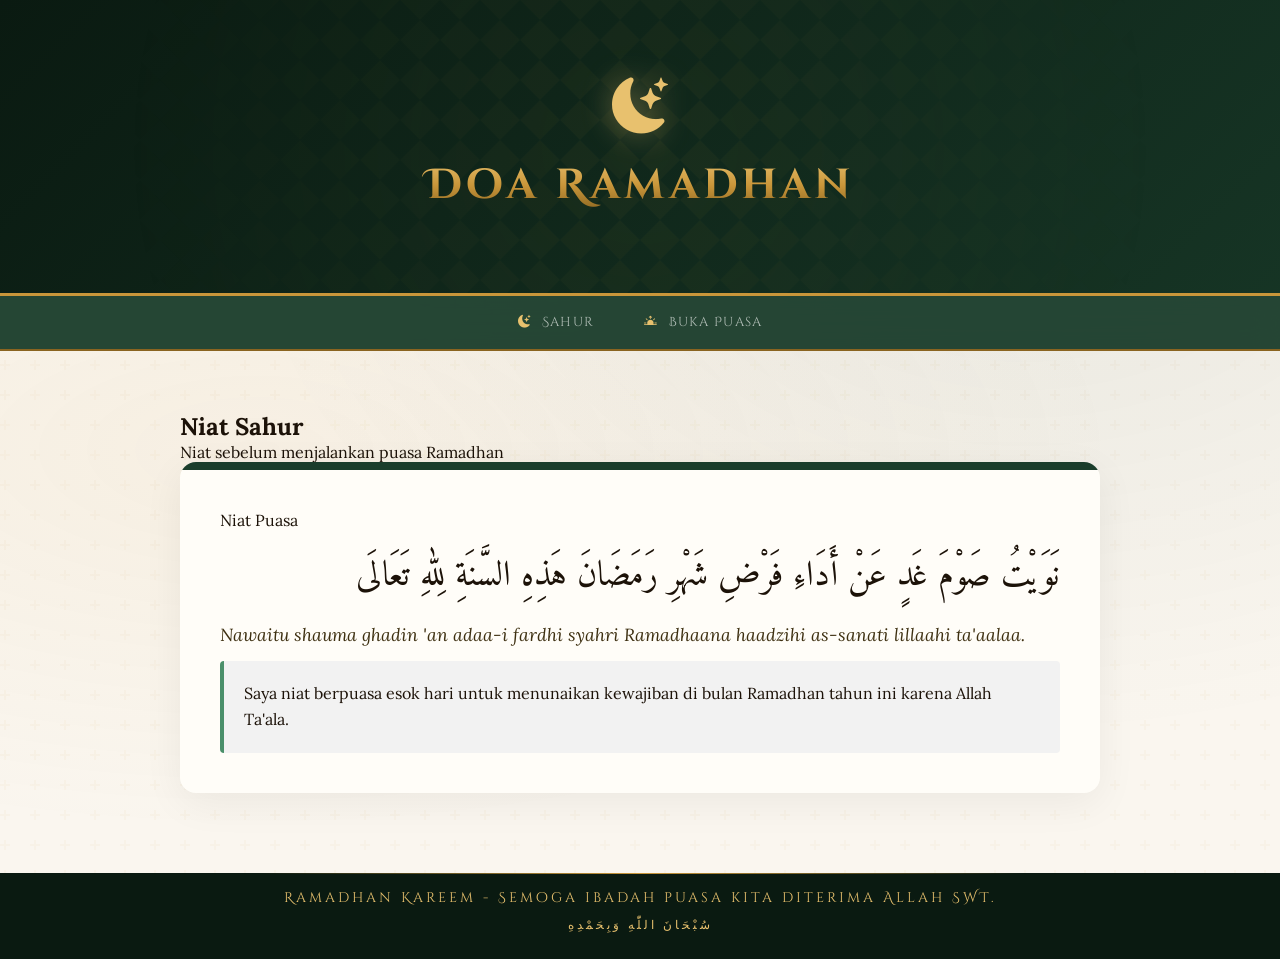
==== index.html @ cbbdb194 "first commit" ====
<!DOCTYPE html>
<html lang="id">
<head>
  <meta charset="UTF-8" />
  <meta name="viewport" content="width=device-width, initial-scale=1.0" />
  <title>Doa Ramadhan - Buka Puasa & Sahur</title>
  <link href="https://fonts.googleapis.com/css2?family=Amiri:ital,wght@0,400;0,700;1,400&family=Lora:ital,wght@0,400;0,600;1,400&family=Cinzel+Decorative:wght@400;700&display=swap" rel="stylesheet" /> 
  <link rel="stylesheet" href="https://cdn.jsdelivr.net/npm/bootstrap-icons@1.11.3/font/bootstrap-icons.min.css">
  <link rel="stylesheet" href="index.css">
</head>
<body>

<header>
  <div class="header-ornament">
    <i class="bi bi-moon-stars-fill"></i>
  </div>
  <h1>Doa Ramadhan</h1>
</header>

<nav class="nav-tabs">
  <a href="#sahur">
    <i class="bi bi-moon-stars-fill"></i> <span>Sahur</span>
</a>
  <a href="#buka">
    <i class="bi bi-sunrise-fill"></i> <span>Buka Puasa</span>
</a>
</nav>

<main>
  <section id="buka" class="content-section">
    <div class="section-header">
      <div class="section-title-block">
        <h2>Doa Buka Puasa</h2>
        <p>Bacaan saat berbuka puasa di waktu Maghrib</p>
      </div>
    </div>

    <div class="doa-grid">
      <article class="doa-card">
        <div class="card-accent"></div>
        <div class="card-body">
          <span class="card-label">Doa Buka Puasa</span>
          <p class="card-arabic">اللَّهُمَّ لَكَ صُمْتُ وَبِكَ آمَنْتُ وَعَلَى رِزْقِكَ أَفْطَرْتُ بِرَحْمَتِكَ يَا أَرْحَمَالرَّاحِمِيْنَ</p>
          <p class="card-latin"><em>Allaahumma lakasumtu wabika aamantu wa'alaa rizqika afthortu birahmatika yaa arhamar-roohimiina.</em></p>
          <p class="card-arti">“Ya Allah karena-Mu aku berpuasa, dengan-Mu aku beriman, kepada-Mu aku berserah dan dengan rezeki-Mu aku berbuka (puasa), dengan rahmat-Mu, Ya Allah Tuhan Maha Pengasih.”</p>
        </div>
      </article>
    </div>
  </section>

  <section id="sahur" class="content-section">
    <div class="section-header">
      <div class="section-title-block">
        <h2>Niat Sahur</h2>
        <p>Niat sebelum menjalankan puasa Ramadhan</p>
      </div>
    </div>

    <div class="doa-grid">
      <article class="doa-card">
        <div class="card-accent"></div>
        <div class="card-body">
          <span class="card-label">Niat Puasa</span>
          <p class="card-arabic">نَوَيْتُ صَوْمَ غَدٍ عَنْ أَدَاءِ فَرْضِ شَهْرِ رَمَضَانَ هَذِهِ السَّنَةِ لِلّٰهِ تَعَالَى</p>
          <p class="card-latin"><em>Nawaitu shauma ghadin 'an adaa-i fardhi syahri Ramadhaana haadzihi as-sanati lillaahi ta'aalaa.</em></p>
          <p class="card-arti">Saya niat berpuasa esok hari untuk menunaikan kewajiban di bulan Ramadhan tahun ini karena Allah Ta'ala.</p>
        </div>
      </article>
    </div>
  </section>
</main>

<footer>
  <p>Ramadhan Kareem - Semoga ibadah puasa kita diterima Allah SWT.</p>
  <p style="margin-top:8px; font-size:0.78rem;">سُبْحَانَ اللّٰهِ وَبِحَمْدِهِ</p>
</footer>

</body>
</html>
---- index.css ----
*, *::before, *::after { 
  box-sizing: border-box; 
  margin: 0; 
  padding: 0; 
}

:root {
  --cream: #faf6ef;
  --gold: #c9963a;
  --gold-light: #e8c16e;
  --gold-dark: #8a6420;
  --green: #1a3d2b;
  --green-mid: #2d6148;
  --green-light: #4a8f6a;
  --white: #fffdf8;
  --text-dark: #1c1208;
  --text-mid: #3d2f10;
}

html { scroll-behavior: smooth; }

body {
  font-family: 'Lora', Georgia, serif;
  background-color: var(--cream);
  color: var(--text-dark);
  min-height: 100vh;
  overflow-x: hidden;
}

body::before {
  content: '';
  position: fixed;
  inset: 0;
  background-image:
    radial-gradient(ellipse at 20% 50%, rgba(201,150,58,0.07) 0%, transparent 60%),
    radial-gradient(ellipse at 80% 20%, rgba(26,61,43,0.08) 0%, transparent 55%),
    url("data:image/svg+xml,%3Csvg width='60' height='60' viewBox='0 0 60 60' xmlns='http://www.w3.org/2000/svg'%3E%3Cg fill='none' fill-rule='evenodd'%3E%3Cg fill='%23c9963a' fill-opacity='0.04'%3E%3Cpath d='M36 34v-4h-2v4h-4v2h4v4h2v-4h4v-2h-4zm0-30V0h-2v4h-4v2h4v4h2V6h4V4h-4zM6 34v-4H4v4H0v2h4v4h2v-4h4v-2H6zM6 4V0H4v4H0v2h4v4h2V6h4V4H6z'/%3E%3C/g%3E%3C/g%3E%3C/svg%3E");
  pointer-events: none;
  z-index: 0;
}

/* ── HEADER ── */
header {
  position: relative;
  background: linear-gradient(-45deg, #0f2318, var(--green), #1a3d2b, #0a1a11);
  background-size: 400% 400%;
  animation: gradientBG 15s ease infinite;
  padding: 70px 20px 80px;
  text-align: center;
  overflow: hidden;
  z-index: 1;
  border-bottom: 3px solid var(--gold);
}

header::before {
  content: '';
  position: absolute;
  inset: 0;
  background-image: url("data:image/svg+xml,%3Csvg width='40' height='40' viewBox='0 0 40 40' xmlns='http://www.w3.org/2000/svg'%3E%3Cpath d='M20 20L0 0h40L20 20zM20 20L0 40h40L20 20z' fill='%23c9963a' fill-opacity='0.05'/%3E%3C/svg%3E");
  mask-image: radial-gradient(circle, black, transparent 80%);
}

.header-ornament {
  font-size: clamp(2.5rem, 8vw, 3.5rem);
  color: var(--gold-light);
  filter: drop-shadow(0 0 15px rgba(232, 193, 110, 0.4));
  margin-bottom: 16px;
  animation: fadeDown 0.8s ease forwards 0.2s;
  opacity: 0;
  display: block;
}

header h1 {
  font-family: 'Cinzel Decorative', serif;
  font-size: clamp(1.5rem, 4vw, 2.6rem);
  background: linear-gradient(to bottom, var(--gold-light), var(--gold), var(--gold-dark));
  -webkit-background-clip: text;
  -webkit-text-fill-color: transparent;
  letter-spacing: 0.1em;
  font-weight: 700;
  animation: fadeDown 0.8s ease forwards 0.4s;
  opacity: 0;
}

/* ── NAVIGATION ── */
.nav-tabs {
  position: sticky;
  top: 0;
  z-index: 100;
  display: flex;
  justify-content: center;
  background: rgba(26, 61, 43, 0.95);
  backdrop-filter: blur(12px);
  -webkit-backdrop-filter: blur(12px);
  border-bottom: 2px solid var(--gold-dark);
}

.nav-tabs a {
  display: flex;
  align-items: center;
  gap: 10px;
  padding: 18px 25px;
  color: rgba(255, 255, 255, 0.65);
  text-decoration: none;
  font-family: 'Cinzel Decorative', serif;
  font-size: 0.8rem;
  letter-spacing: 0.1em;
  transition: all 0.3s ease;
  white-space: nowrap;
}

.nav-tabs a i { color: var(--gold-light); }

.nav-tabs a:hover {
  color: #fff;
  background: rgba(255, 255, 255, 0.05);
}

.content-section { display: none; animation: fadeUp 0.5s ease; }
#sahur, #sahur:target { display: block; }
#buka:target { display: block; }
#buka:target ~ #sahur { display: none !important; }

main {
  position: relative;
  z-index: 1;
  max-width: 960px;
  margin: 0 auto;
  padding: 60px 20px 80px;
}

/* ── DOA CARDS ── */
.doa-grid { display: grid; grid-template-columns: 1fr; gap: 30px; }

article.doa-card {
  position: relative;
  background: var(--white);
  border-radius: 16px;
  overflow: hidden;
  box-shadow: 0 10px 40px rgba(0,0,0,0.06);
  display: flex;
  flex-direction: row;
  min-height: 250px;
  padding-top: 8px;
}

.card-accent {
  position: absolute;
  top: 0; left: 0; right: 0;
  height: 8px;
  background: var(--gold);
}

.card-body {
  padding: 40px;
  width: 100%;
  display: flex;
  flex-direction: column;
  gap: 15px;
}

.card-title {
  font-family: 'Lora', serif;
  font-size: 1.2rem;
  color: var(--text-mid);
}

.card-arabic {
  font-family: 'Amiri', serif;
  font-size: 2.2rem;
  line-height: 1.8;
  text-align: right;
  direction: rtl;
  color: var(--text-dark);
}

.card-latin {
  font-style: italic;
  font-size: 1.1rem;
  color: var(--text-mid);
}

.card-arti {
  background-color: #f2f2f2;
  border-left: 4px solid var(--gold);
  padding: 20px;
  border-radius: 4px;
  font-size: 1rem;
  line-height: 1.6;
}

.card-footer { font-size: 0.85rem; color: #666; }

#sahur .card-accent { background: var(--green); }
#sahur .card-arti { border-color: var(--green-light); }
#buka .card-accent { background: var(--gold); }
#buka .card-arti { border-color: var(--gold); }

footer {
  position: relative;
  background: #0a1a11;
  padding: 15px 20px;
  color: #fff;
  text-align: center;
  overflow: hidden;
}

footer::before {
  content: '';
  position: absolute;
  top: 0; left: 50%;
  transform: translateX(-50%);
  width: 60%;
  height: 1px;
  background: linear-gradient(90deg, transparent, var(--gold), transparent);
}

footer p {
  font-family: 'Cinzel Decorative', serif;
  color: var(--gold-light);
  letter-spacing: 3px;
  font-size: 0.9rem;
  margin-bottom: 10px;
}

/* ── ANIMATIONS ── */
@keyframes gradientBG {
  0% { background-position: 0% 50%; }
  50% { background-position: 100% 50%; }
  100% { background-position: 0% 50%; }
}

@keyframes fadeDown {
  from { opacity: 0; transform: translateY(-18px); }
  to { opacity: 1; transform: translateY(0); }
}

@keyframes fadeUp {
  from { opacity: 0; transform: translateY(20px); }
  to { opacity: 1; transform: translateY(0); }
}

@media (max-width: 768px) {
  article.doa-card { flex-direction: column; min-height: auto; }
  .card-arabic { font-size: 1.8rem; }
  header { padding: 60px 16px; }
  .nav-tabs a { padding: 15px 15px; font-size: 0.7rem; }
}
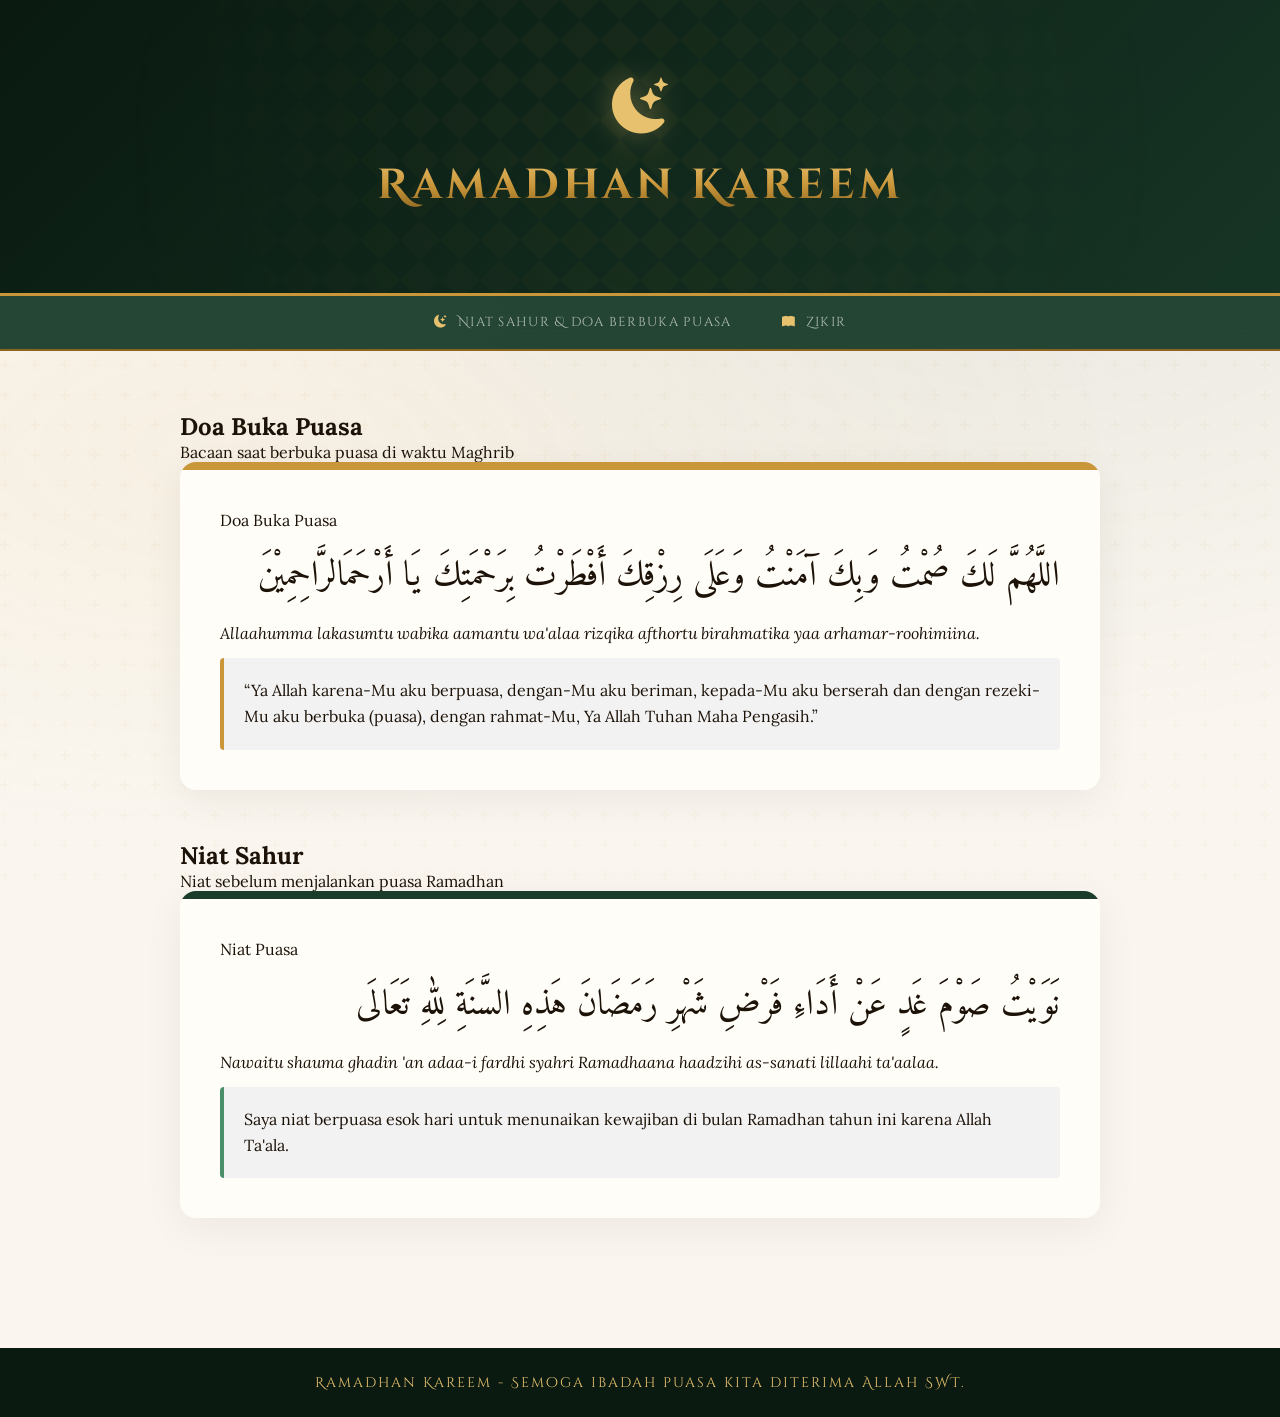
==== commit d51da786: "add fitur counter zikir" ====
--- a/index.html
+++ b/index.html
@@ -3,7 +3,7 @@
 <head>
   <meta charset="UTF-8" />
   <meta name="viewport" content="width=device-width, initial-scale=1.0" />
-  <title>Doa Ramadhan - Buka Puasa & Sahur</title>
+  <title>Ramadhan Kareem</title>
   <link href="https://fonts.googleapis.com/css2?family=Amiri:ital,wght@0,400;0,700;1,400&family=Lora:ital,wght@0,400;0,600;1,400&family=Cinzel+Decorative:wght@400;700&display=swap" rel="stylesheet" /> 
   <link rel="stylesheet" href="https://cdn.jsdelivr.net/npm/bootstrap-icons@1.11.3/font/bootstrap-icons.min.css">
   <link rel="stylesheet" href="index.css">
@@ -14,16 +14,16 @@
   <div class="header-ornament">
     <i class="bi bi-moon-stars-fill"></i>
   </div>
-  <h1>Doa Ramadhan</h1>
+  <h1>Ramadhan Kareem</h1>
 </header>
 
 <nav class="nav-tabs">
-  <a href="#sahur">
-    <i class="bi bi-moon-stars-fill"></i> <span>Sahur</span>
-</a>
-  <a href="#buka">
-    <i class="bi bi-sunrise-fill"></i> <span>Buka Puasa</span>
-</a>
+  <a href="#doa-ramadhan">
+    <i class="bi bi-moon-stars-fill"></i> <span>Niat sahur & doa berbuka puasa</span>
+  </a>
+  <a href="zikir.html">
+    <i class="bi bi-book-fill"></i> <span>Zikir</span>
+  </a>
 </nav>
 
 <main>
@@ -72,7 +72,6 @@
 
 <footer>
   <p>Ramadhan Kareem - Semoga ibadah puasa kita diterima Allah SWT.</p>
-  <p style="margin-top:8px; font-size:0.78rem;">سُبْحَانَ اللّٰهِ وَبِحَمْدِهِ</p>
 </footer>
 
 </body>
--- a/index.css
+++ b/index.css
@@ -75,6 +75,7 @@
   font-size: clamp(1.5rem, 4vw, 2.6rem);
   background: linear-gradient(to bottom, var(--gold-light), var(--gold), var(--gold-dark));
   -webkit-background-clip: text;
+  background-clip: text;
   -webkit-text-fill-color: transparent;
   letter-spacing: 0.1em;
   font-weight: 700;
@@ -116,10 +117,19 @@
   background: rgba(255, 255, 255, 0.05);
 }
 
-.content-section { display: none; animation: fadeUp 0.5s ease; }
-#sahur, #sahur:target { display: block; }
-#buka:target { display: block; }
-#buka:target ~ #sahur { display: none !important; }
+/* ── DOA ── */
+#doa-ramadhan {
+  display: block; 
+  animation: fadeUp 0.5s ease;
+}
+
+#doa-ramadhan:target {
+  display: block; 
+}
+
+.content-section {
+  margin-bottom: 50px; 
+}
 
 main {
   position: relative;
@@ -129,7 +139,6 @@
   padding: 60px 20px 80px;
 }
 
-/* ── DOA CARDS ── */
 .doa-grid { display: grid; grid-template-columns: 1fr; gap: 30px; }
 
 article.doa-card {
@@ -159,12 +168,6 @@
   gap: 15px;
 }
 
-.card-title {
-  font-family: 'Lora', serif;
-  font-size: 1.2rem;
-  color: var(--text-mid);
-}
-
 .card-arabic {
   font-family: 'Amiri', serif;
   font-size: 2.2rem;
@@ -174,12 +177,6 @@
   color: var(--text-dark);
 }
 
-.card-latin {
-  font-style: italic;
-  font-size: 1.1rem;
-  color: var(--text-mid);
-}
-
 .card-arti {
   background-color: #f2f2f2;
   border-left: 4px solid var(--gold);
@@ -189,38 +186,159 @@
   line-height: 1.6;
 }
 
-.card-footer { font-size: 0.85rem; color: #666; }
-
 #sahur .card-accent { background: var(--green); }
 #sahur .card-arti { border-color: var(--green-light); }
-#buka .card-accent { background: var(--gold); }
-#buka .card-arti { border-color: var(--gold); }
-
+
+/* ── ZIKIR ── */
+.zikir-section {
+    display: flex;
+    justify-content: center;
+    align-items: center;
+    min-height: 80vh; 
+    padding: 20px;
+}
+
+.counter-container {
+    background: rgba(255, 253, 248, 0.9);
+    backdrop-filter: blur(10px);
+    padding: 40px;
+    border-radius: 30px;
+    box-shadow: 0 20px 40px rgba(0,0,0,0.1);
+    text-align: center;
+    width: 100%;
+    max-width: 400px; 
+    border: 1px solid var(--gold-light);
+    display: flex;
+    flex-direction: column;
+    align-items: center; 
+}
+
+.target-selector {
+    display: flex;
+    align-items: center;
+    gap: 10px;
+    margin-bottom: 20px;
+}
+
+.btn-target {
+    padding: 6px 15px;
+    border: 1px solid var(--gold-light);
+    background: white;
+    color: var(--text-mid);
+    border-radius: 20px;
+    cursor: pointer;
+    transition: all 0.3s ease;
+    font-size: 0.85rem;
+}
+
+.btn-target.active {
+    background: var(--green);
+    color: white;
+    border-color: var(--green);
+    transform: scale(1.05);
+}
+
+.counter-display {
+    margin: 15px 0;
+    min-height: 120px; 
+    display: flex;
+    align-items: center;
+    justify-content: center;
+}
+
+#zikir-count {
+    font-size: 6.5rem;
+    font-weight: bold;
+    color: var(--green);
+    font-family: 'Cinzel Decorative', serif;
+    text-shadow: 2px 2px 0px var(--gold-light);
+    transition: transform 0.1s ease;
+}
+
+.target-label {
+    font-size: 0.9rem;
+    color: #666;
+    margin-bottom: 10px;
+}
+
+.zikir-controls {
+    width: 100%;
+    display: flex;
+    flex-direction: column;
+    gap: 12px;
+}
+
+.btn-zikir.tambah {
+    width: 100%;
+    padding: 18px;
+    font-size: 1.2rem;
+    background: linear-gradient(135deg, var(--green), var(--green-mid));
+    color: white;
+    border: none;
+    border-radius: 15px;
+    font-family: 'Cinzel Decorative', serif;
+    font-weight: bold;
+    cursor: pointer;
+    box-shadow: 0 10px 20px rgba(26, 61, 43, 0.2);
+    transition: all 0.3s ease;
+}
+
+.btn-zikir.tambah:hover {
+    transform: translateY(-3px);
+    box-shadow: 0 15px 25px rgba(26, 61, 43, 0.3);
+}
+
+.btn-zikir.tambah:active {
+    transform: scale(0.95);
+}
+
+.btn-zikir.reset {
+    background: transparent;
+    color: #888;
+    font-size: 0.9rem;
+    padding: 5px;
+    text-decoration: underline;
+    border: none;
+    cursor: pointer;
+}
+
+.btn-zikir.reset:hover {
+    color: var(--text-dark);
+}
+
+.notification {
+    margin-top: 15px;
+    min-height: 40px;
+}
+
+.badge-notif {
+    background: linear-gradient(135deg, var(--gold-light), var(--gold));
+    color: var(--green);
+    padding: 10px 20px;
+    border-radius: 20px;
+    font-weight: bold;
+    font-size: 0.85rem;
+    animation: bounceIn 0.6s cubic-bezier(0.68, -0.55, 0.265, 1.55);
+}
+
+@keyframes bounceIn {
+    0% { transform: scale(0); opacity: 0; }
+    100% { transform: scale(1); opacity: 1; }
+}
+
+/* ── FOOTER ── */
 footer {
-  position: relative;
   background: #0a1a11;
-  padding: 15px 20px;
+  padding: 25px 20px;
   color: #fff;
   text-align: center;
-  overflow: hidden;
-}
-
-footer::before {
-  content: '';
-  position: absolute;
-  top: 0; left: 50%;
-  transform: translateX(-50%);
-  width: 60%;
-  height: 1px;
-  background: linear-gradient(90deg, transparent, var(--gold), transparent);
 }
 
 footer p {
   font-family: 'Cinzel Decorative', serif;
   color: var(--gold-light);
-  letter-spacing: 3px;
+  letter-spacing: 2px;
   font-size: 0.9rem;
-  margin-bottom: 10px;
 }
 
 /* ── ANIMATIONS ── */
@@ -241,8 +359,7 @@
 }
 
 @media (max-width: 768px) {
-  article.doa-card { flex-direction: column; min-height: auto; }
+  article.doa-card { flex-direction: column; }
   .card-arabic { font-size: 1.8rem; }
-  header { padding: 60px 16px; }
-  .nav-tabs a { padding: 15px 15px; font-size: 0.7rem; }
+  .nav-tabs a { padding: 15px; font-size: 0.7rem; }
 }
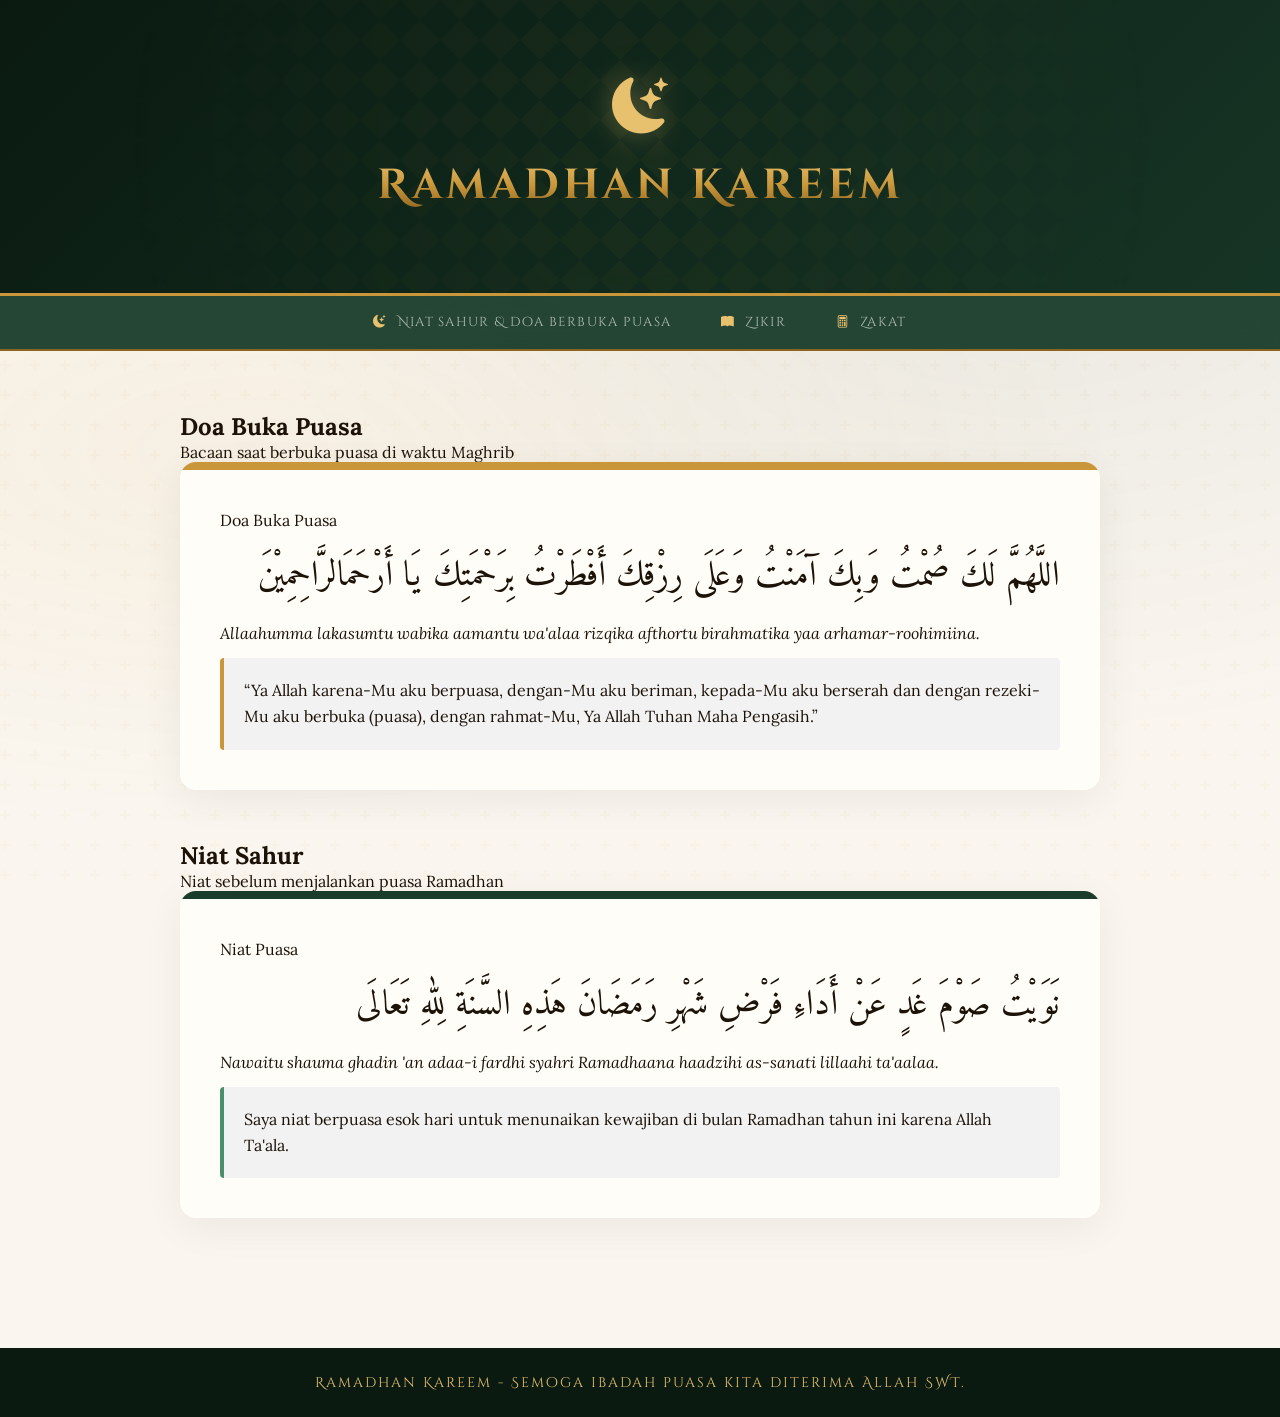
==== commit a6e8d22a: "added zakat calculator feature" ====
--- a/index.html
+++ b/index.html
@@ -23,6 +23,9 @@
   </a>
   <a href="zikir.html">
     <i class="bi bi-book-fill"></i> <span>Zikir</span>
+  </a>
+  <a href="zakat.html">
+    <i class="bi bi-calculator"></i> <span>Zakat</span>
   </a>
 </nav>
 
--- a/index.css
+++ b/index.css
@@ -362,4 +362,179 @@
   article.doa-card { flex-direction: column; }
   .card-arabic { font-size: 1.8rem; }
   .nav-tabs a { padding: 15px; font-size: 0.7rem; }
+}
+
+/* ZAKAT */
+.zakat-card {
+  background: rgba(255, 255, 255, 0.95); /* Efek semi-transparan [cite: 39] */
+  backdrop-filter: blur(10px);
+  padding: 2.5rem;
+  border-radius: 24px;
+  box-shadow: 0 20px 50px rgba(0,0,0,0.1);
+  border: 1px solid var(--gold-light);
+  max-width: 550px;
+  margin: 0 auto;
+  animation: fadeUp 0.8s ease; /* Efek muncul dari bawah [cite: 37] */
+}
+
+.zakat-card h2 {
+  font-family: 'Cinzel Decorative', serif;
+  color: var(--green);
+  text-align: center;
+  margin-bottom: 2rem;
+  font-size: 1.8rem;
+  border-bottom: 2px solid var(--gold-light);
+  padding-bottom: 10px;
+}
+
+.form-input {
+  margin-bottom: 1.8rem;
+  position: relative;
+}
+
+label {
+  display: block;
+  font-weight: 600;
+  margin-bottom: 0.6rem;
+  color: var(--text-dark);
+  font-size: 0.95rem;
+}
+
+input, select {
+  width: 100%;
+  padding: 1rem;
+  border: 2px solid #eee;
+  border-radius: 12px;
+  font-size: 1rem;
+  font-family: 'Lora', serif;
+  transition: all 0.3s ease;
+  background-color: #fcfcfc;
+}
+
+input:focus, select:focus {
+  outline: none;
+  border-color: var(--gold);
+  background-color: white;
+  box-shadow: 0 0 10px rgba(201, 150, 58, 0.15);
+}
+
+.zakat-controls {
+  display: flex;
+  justify-content: space-between;
+  align-items: center;
+  gap: 20px;
+  margin-top: 20px;
+  width: 100%;
+}
+
+button#btn-hitung {
+  width: 50%;
+  flex: 2;
+  padding: 1rem;
+  background: linear-gradient(135deg, var(--green), #24523a);
+  color: var(--gold-light);
+  border: none;
+  border-radius: 12px;
+  font-family: 'Cinzel Decorative', serif;
+  font-weight: bold;
+  cursor: pointer;
+  box-shadow: 0 5px 15px rgba(26, 61, 43, 0.2);
+  transition: all 0.3s ease;
+}
+
+#btn-reset-zakat {
+  width: 49%;
+  flex: 1;
+  padding: 1rem;
+  background: #eeb53a;
+  color: #000000;
+  border: none;
+  border-radius: 12px;
+  font-family: 'Cinzel Decorative', serif;
+  font-weight: bold;
+  cursor: pointer;
+  transition: all 0.3s ease;
+}
+
+#btn-reset-zakat:hover {
+  transform: translateY(-2px);
+  filter: brightness(1.1);
+}
+
+button#btn-hitung:hover {
+  transform: translateY(-2px);
+  filter: brightness(1.1);
+}
+
+button#btn-hitung:active {
+  transform: scale(0.98);
+}
+
+.result-box {
+  margin-top: 2.5rem;
+  padding: 2rem;
+  background: linear-gradient(to bottom right, #fdfbf7, #f0f7f4);
+  border: none;
+  border-left: 5px solid var(--gold);
+  border-radius: 16px;
+  box-shadow: inset 0 0 15px rgba(0,0,0,0.02);
+  animation: bounceIn 0.6s ease;
+}
+
+.result-box h3 {
+  font-family: 'Cinzel Decorative', serif;
+  font-size: 1.1rem;
+  color: var(--green);
+  margin-bottom: 1.5rem;
+  text-align: center;
+  text-transform: uppercase;
+  letter-spacing: 2px;
+}
+
+.result {
+  display: flex;
+  justify-content: space-between;
+  margin-bottom: 1rem;
+  font-size: 0.95rem;
+  color: var(--text-mid);
+  padding-bottom: 5px;
+  border-bottom: 1px solid rgba(0,0,0,0.03);
+}
+
+.result strong {
+  color: var(--text-dark);
+}
+
+.zakat-amount {
+  margin-top: 1.5rem;
+  padding: 1.2rem;
+  background: var(--green);
+  border-radius: 12px;
+  color: var(--gold-light) !important;
+  border: none;
+}
+
+.zakat-amount span {
+  font-weight: bold;
+}
+
+.zakat-amount strong {
+  color: white;
+  font-size: 1.4rem;
+  text-shadow: 0 2px 4px rgba(0,0,0,0.2);
+}
+
+@media (max-width: 600px) {
+  .zakat-card {
+    margin: 10px;
+  }
+    
+  #btn-hitung {
+    padding: 1rem;
+    font-size: 1rem;
+  }
+
+  #res-zakat {
+    font-size: 1.2rem;
+  }
 }
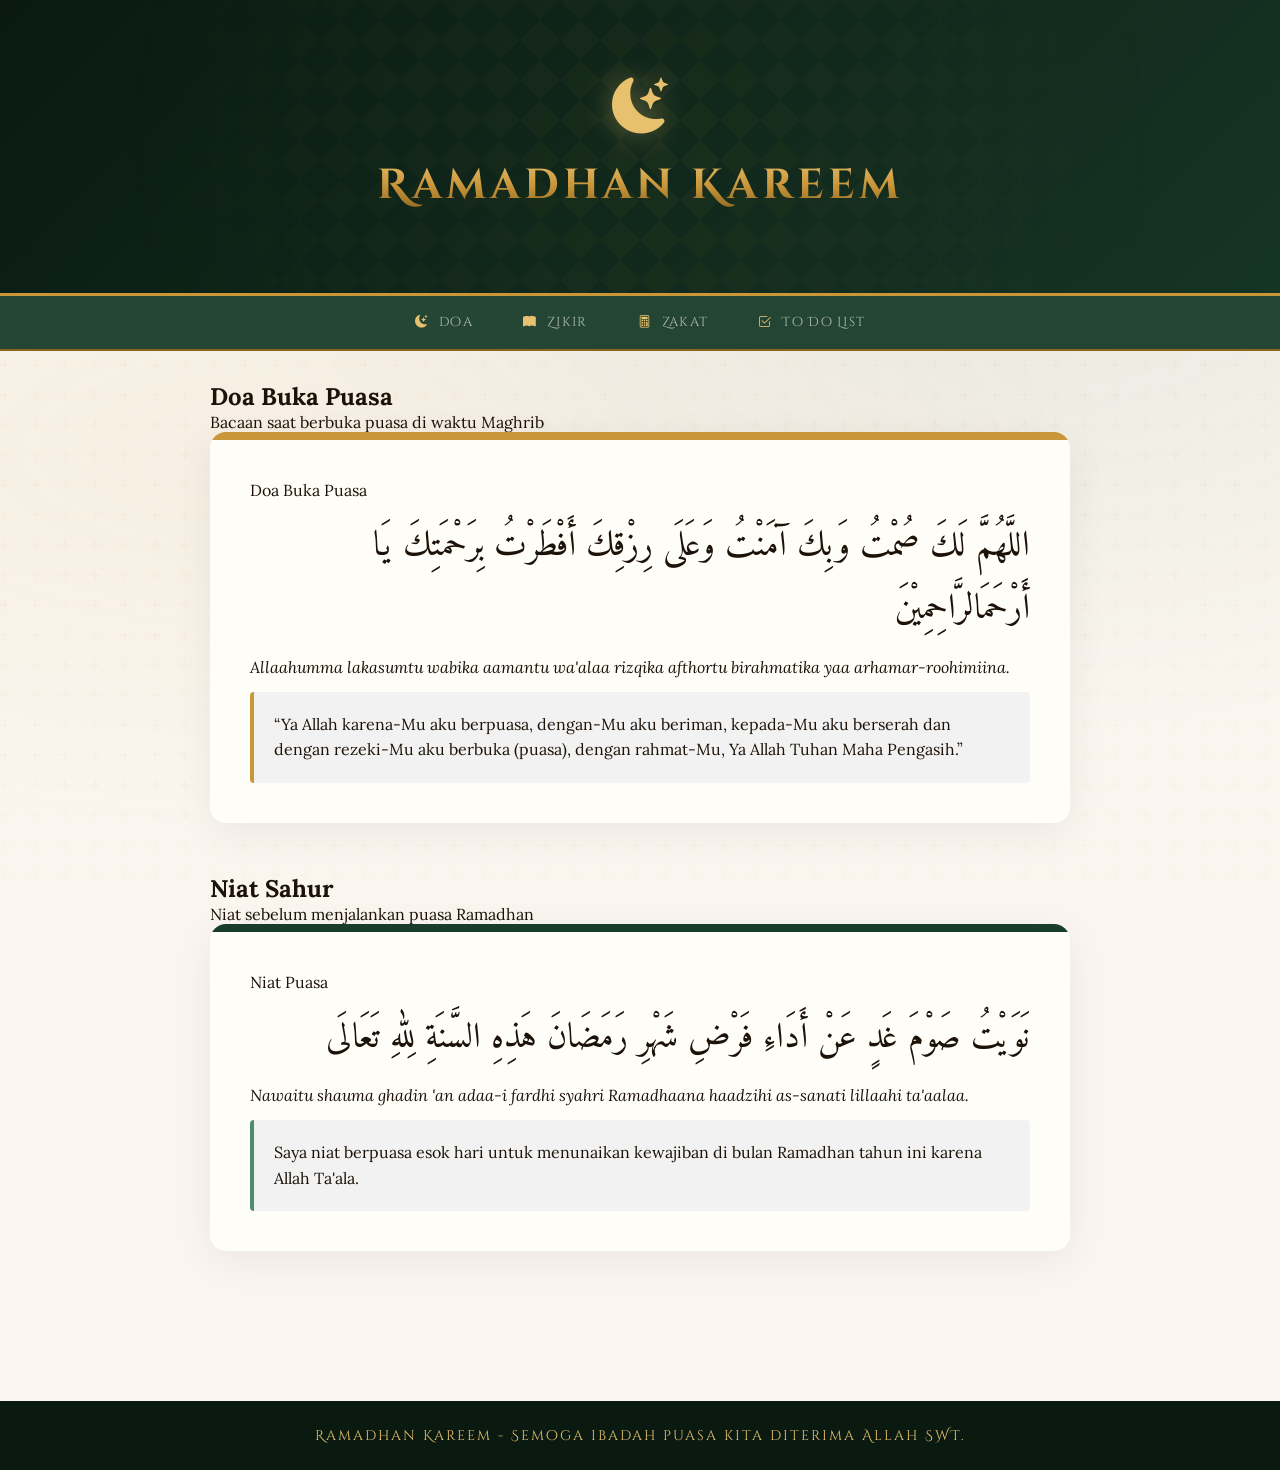
==== commit cbcd9fdf: "added to-do list fiture" ====
--- a/index.html
+++ b/index.html
@@ -19,13 +19,16 @@
 
 <nav class="nav-tabs">
   <a href="#doa-ramadhan">
-    <i class="bi bi-moon-stars-fill"></i> <span>Niat sahur & doa berbuka puasa</span>
+    <i class="bi bi-moon-stars-fill"></i> <span>doa</span>
   </a>
   <a href="zikir.html">
     <i class="bi bi-book-fill"></i> <span>Zikir</span>
   </a>
   <a href="zakat.html">
     <i class="bi bi-calculator"></i> <span>Zakat</span>
+  </a>
+  <a href="todolist.html" class="tab-link">
+      <i class="bi bi-check2-square"></i> <span>To Do List</span>
   </a>
 </nav>
 
--- a/index.css
+++ b/index.css
@@ -537,4 +537,333 @@
   #res-zakat {
     font-size: 1.2rem;
   }
-}+}
+
+/* TO DO LIST */
+.nav-item-dropdown {
+  display: flex;
+  flex-direction: column;
+  align-items: center;
+  gap: 5px;
+  padding: 15px 25px;
+  color: rgba(255, 255, 255, 0.65);
+  text-decoration: none;
+  font-family: 'Cinzel Decorative', serif;
+  font-size: 0.8rem;
+  letter-spacing: 0.1em;
+  background: none;
+  border: none;
+  border-bottom: 2px solid transparent;
+  cursor: pointer;
+  transition: all 0.3s ease;
+  white-space: nowrap;
+}
+
+.nav-item-dropdown i {
+    color: var(--gold-light);
+}
+
+.nav-item-dropdown.active {
+  color: #fff;
+  border-bottom: 2px solid var(--gold-dark);
+}
+
+.nav-item-dropdown:hover {
+  color: #fff;
+  background: rgba(255, 255, 255, 0.05);
+}
+
+/* Container Dropdown */
+.dropdown {
+  position: relative;
+  display: inline-block;
+}
+
+.dropdown-content {
+  display: none;
+  position: absolute;
+  background: rgba(26, 61, 43, 0.98);
+  min-width: 160px;
+  box-shadow: 0 10px 25px rgba(0,0,0,0.3);
+  z-index: 1000;
+  border: 1px solid var(--gold-dark);
+  border-radius: 8px;
+  top: 100%;
+}
+
+.dropdown-content button {
+  width: 100%;
+  padding: 12px 15px;
+  background: none;
+  border: none;
+  color: var(--white);
+  text-align: left;
+  font-family: 'Lora', serif;
+  cursor: pointer;
+  transition: 0.3s;
+}
+
+.dropdown-content button:hover {
+  background: rgba(201, 150, 58, 0.2);
+  color: var(--gold-light);
+}
+
+.dropdown:hover .dropdown-content {
+  display: block;
+  animation: fadeUp 0.3s ease;
+}
+
+.dropdown-item:first-child { border-radius: 8px 8px 0 0; }
+.dropdown-item:last-child { border-radius: 0 0 8px 8px; }
+
+@media (max-width: 768px) {
+  .dropdown-content {
+    position: fixed;
+    left: 0;
+    right: 0;
+    transform: none;
+    width: 100%;
+    border-radius: 0;
+  }
+}
+
+.overall-bar {
+  position: relative; z-index: 10;
+  background: var(--white);
+  padding: 16px 20px;
+  box-shadow: 0 2px 12px rgba(26,61,43,0.06);
+}
+.overall-inner {
+  max-width: 700px; margin: 0 auto;
+  display: flex; align-items: center; gap: 16px; flex-wrap: wrap;
+}
+.overall-label { font-size: .8rem; color: #888; white-space: nowrap; }
+.bar-track { flex: 1; height: 8px; background: #eee; border-radius: 99px; overflow: hidden; min-width: 100px; }
+.bar-fill {
+  height: 100%; border-radius: 99px;
+  background: linear-gradient(90deg, var(--gold-dark), var(--gold-light));
+  transition: width .6s ease;
+}
+.overall-pct {
+  font-size: 1.1rem; font-weight: 700; color: var(--gold-dark); min-width: 48px; text-align: right;
+}
+.motivasi-badge {
+  padding: 4px 14px; border-radius: 99px; font-size: .75rem;
+  background: rgba(26,61,43,0.1); color: var(--green); border: 1px solid rgba(26,61,43,0.2);
+}
+
+main {
+  position: relative;
+  z-index: 1;
+  max-width: 900px;
+  margin: 0 auto;
+  padding: 30px 20px 100px;
+}
+
+.card {
+  background: rgba(255, 253, 248, 0.9);
+  backdrop-filter: blur(10px);
+  -webkit-backdrop-filter: blur(10px);
+  border: 1px solid rgba(201, 150, 58, 0.25);
+  border-radius: 24px;
+  padding: 30px;
+  margin-bottom: 30px;
+  box-shadow: 0 10px 30px rgba(26, 61, 43, 0.05), 0 1px 2px rgba(201, 150, 58, 0.1);
+  transition: transform 0.3s ease, box-shadow 0.3s ease;
+}
+
+.card:hover {
+  transform: translateY(-5px);
+  box-shadow: 0 15px 45px rgba(26, 61, 43, 0.1);
+  border-color: var(--gold);
+}
+
+.section-title {
+  display: flex;
+  align-items: center;
+  gap: 15px;
+  margin-bottom: 25px;
+  font-weight: 700;
+  color: var(--green);
+  font-size: 1.5rem;
+  font-family: 'Cinzel Decorative', serif;
+  border-left: 5px solid var(--gold);
+  padding-left: 15px;
+}
+
+.icon-circle {
+  width: 48px;
+  height: 48px;
+  border-radius: 14px;
+  display: flex;
+  align-items: center;
+  justify-content: center;
+  background: linear-gradient(135deg, var(--green), var(--green-mid));
+  color: white;
+  font-size: 1.2rem;
+  box-shadow: 0 4px 15px rgba(26, 61, 43, 0.2);
+}
+
+/* SHALAT */
+.shalat-item {
+  display: flex;
+  align-items: center;
+  gap: 18px;
+  padding: 18px 24px;
+  background: var(--white);
+  border: 1px solid #f0e6d2;
+  border-radius: 18px;
+  cursor: pointer;
+  transition: all 0.3s cubic-bezier(0.4, 0, 0.2, 1);
+  margin-bottom: 12px;
+}
+
+.shalat-item:hover {
+  background: #fff;
+  border-color: var(--gold-light);
+  transform: scale(1.02);
+}
+
+.shalat-item.checked {
+  background: linear-gradient(to right, rgba(74, 143, 106, 0.1), transparent);
+  border-color: var(--green-light);
+}
+
+.check-box {
+  width: 28px;
+  height: 28px;
+  border: 2.5px solid #d4c4a8;
+  border-radius: 50%;
+  display: flex;
+  align-items: center;
+  justify-content: center;
+  color: transparent;
+  transition: 0.3s;
+  font-size: 0.9rem;
+}
+
+.shalat-item.checked .check-box {
+  background: var(--green-mid);
+  border-color: var(--green-mid);
+  color: white;
+  box-shadow: 0 0 10px rgba(45, 97, 72, 0.3);
+}
+
+.shalat-name { font-weight: 600; color: var(--text-dark); flex: 1; }
+
+.input-field {
+  width: 100%;
+  padding: 14px 18px;
+  background: #ffffff;
+  border: 2px solid #eeebe3;
+  border-radius: 15px;
+  font-size: 1rem;
+  color: var(--text-dark);
+  transition: 0.3s;
+}
+
+.input-field:focus {
+  outline: none;
+  border-color: var(--gold);
+  box-shadow: 0 0 0 4px rgba(201, 150, 58, 0.1);
+}
+
+.input-label {
+  font-size: 0.85rem;
+  font-weight: 600;
+  color: var(--green-mid);
+  margin-bottom: 8px;
+  display: block;
+}
+
+/* PUASA */
+.calendar-grid {
+  display: grid;
+  grid-template-columns: repeat(7, 1fr);
+  gap: 10px;
+}
+
+.cal-day {
+  aspect-ratio: 1;
+  display: flex;
+  flex-direction: column;
+  align-items: center;
+  justify-content: center;
+  background: white;
+  border: 1px solid #eee;
+  border-radius: 12px;
+  font-weight: 600;
+  transition: 0.3s;
+  cursor: pointer;
+}
+
+.cal-day:hover:not(.future) {
+  border-color: var(--gold);
+  background: var(--cream);
+}
+
+.cal-day.done {
+  background-color: var(--gold-light);
+  color: var(--gold-dark);
+  border-color: var(--gold-dark);
+  font-size: 1.2rem;
+}
+
+.cal-day.today {
+  border: 2px solid var(--gold-dark);
+  font-weight: bold;
+}
+
+.mini-track {
+  height: 12px;
+  background: #ede9e0;
+  border-radius: 20px;
+  margin: 15px 0;
+}
+
+.mini-fill {
+  height: 100%;
+  border-radius: 20px;
+  background: linear-gradient(90deg, var(--green-mid), var(--green-light));
+  transition: width 0.8s cubic-bezier(0.17, 0.67, 0.83, 0.67);
+}
+
+.gold-fill {
+  background: linear-gradient(90deg, var(--gold-dark), var(--gold-light));
+}
+
+.btn {
+  padding: 14px 28px;
+  border-radius: 15px;
+  font-weight: 700;
+  letter-spacing: 0.05em;
+  cursor: pointer;
+  transition: all 0.3s;
+  border: none;
+  font-family: 'Lora', serif;
+}
+
+.btn-gold {
+  background: linear-gradient(135deg, var(--gold), var(--gold-dark));
+  color: white;
+  box-shadow: 0 4px 15px rgba(138, 100, 32, 0.3);
+}
+
+.btn-gold:hover {
+  transform: translateY(-2px);
+  box-shadow: 0 6px 20px rgba(138, 100, 32, 0.4);
+  filter: brightness(1.1);
+}
+
+.status-text {
+  padding: 12px 20px;
+  border-radius: 12px;
+  font-size: 0.9rem;
+  font-weight: 600;
+  text-align: center;
+  margin: 15px 0;
+}
+
+.status-warn { background: #fff8e6; color: #856404; border: 1px solid #ffeeba; }
+.status-mid { background: #e7f3ed; color: #155724; border: 1px solid #d4edda; }
+.status-good { background: #f0f9ff; color: #004085; border: 1px solid #b8daff; }
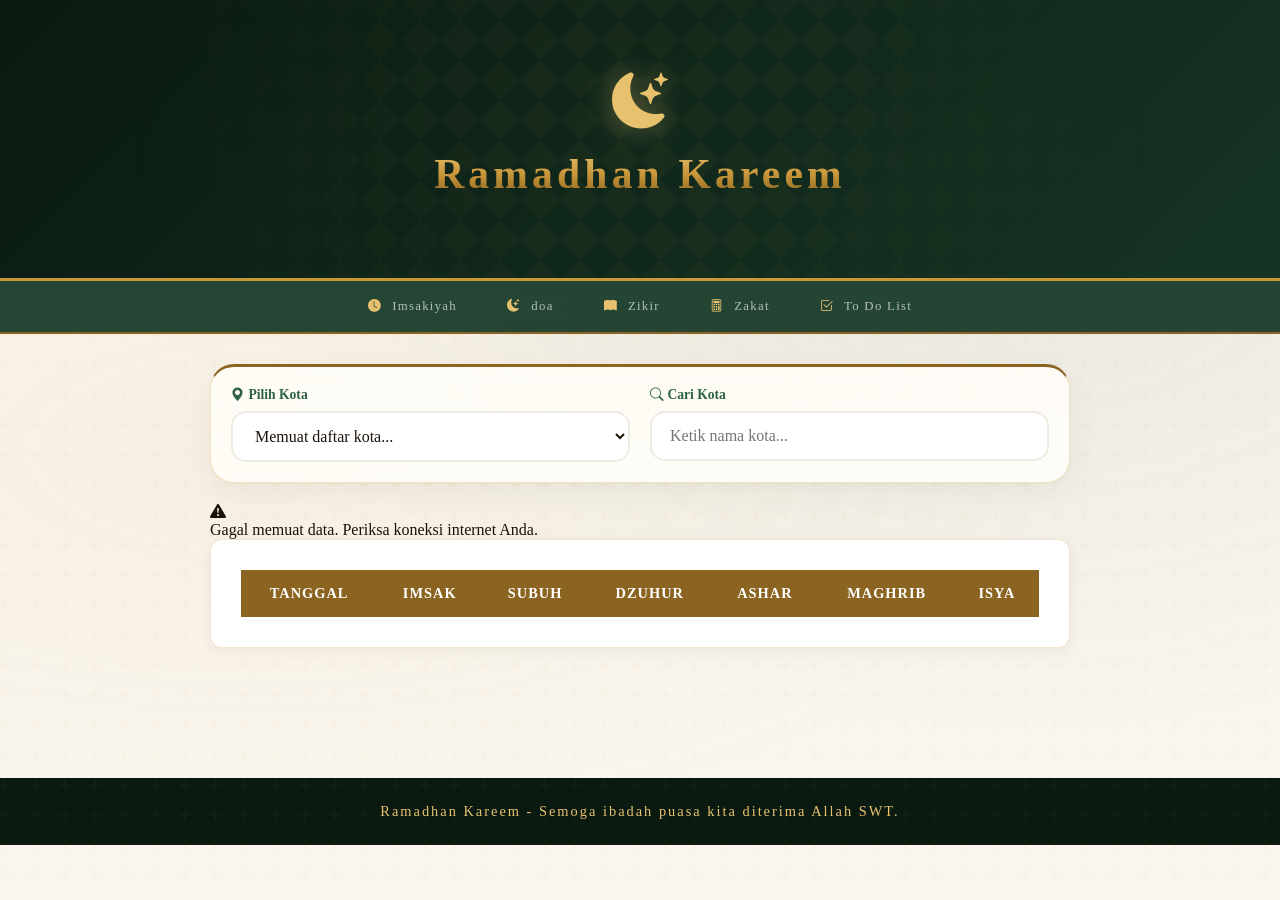
==== commit 875267df: "added imsakiyah feature" ====
--- a/index.html
+++ b/index.html
@@ -1,84 +1,91 @@
 <!DOCTYPE html>
 <html lang="id">
 <head>
-  <meta charset="UTF-8" />
-  <meta name="viewport" content="width=device-width, initial-scale=1.0" />
-  <title>Ramadhan Kareem</title>
-  <link href="https://fonts.googleapis.com/css2?family=Amiri:ital,wght@0,400;0,700;1,400&family=Lora:ital,wght@0,400;0,600;1,400&family=Cinzel+Decorative:wght@400;700&display=swap" rel="stylesheet" /> 
-  <link rel="stylesheet" href="https://cdn.jsdelivr.net/npm/bootstrap-icons@1.11.3/font/bootstrap-icons.min.css">
-  <link rel="stylesheet" href="index.css">
+    <meta charset="UTF-8">
+    <meta name="viewport" content="width=device-width, initial-scale=1.0">
+    <title>Ramadhan Kareem</title>
+    <link rel="stylesheet" href="https://cdn.jsdelivr.net/npm/bootstrap-icons@1.11.3/font/bootstrap-icons.min.css">
+    <link rel="stylesheet" href="index.css">
 </head>
 <body>
+    <header>
+        <div class="header-ornament">
+            <i class="bi bi-moon-stars-fill"></i>
+        </div>
+        <h1>Ramadhan Kareem</h1>
+    </header>
 
-<header>
-  <div class="header-ornament">
-    <i class="bi bi-moon-stars-fill"></i>
-  </div>
-  <h1>Ramadhan Kareem</h1>
-</header>
+    <nav class="nav-tabs">
+        <a href="index.html" class="tab-link">
+            <i class="bi bi-clock-fill"></i> <span>Imsakiyah</span>
+        </a> 
+        <a href="doa.html#doa-ramadhan">
+            <i class="bi bi-moon-stars-fill"></i> <span>doa</span>
+        </a>
+        <a href="zikir.html">
+            <i class="bi bi-book-fill"></i> <span>Zikir</span>
+        </a>
+        <a href="zakat.html">
+            <i class="bi bi-calculator"></i> <span>Zakat</span>
+        </a>
+        <a href="todolist.html" class="tab-link">
+            <i class="bi bi-check2-square"></i> <span>To Do List</span>
+        </a>    
+    </nav>
 
-<nav class="nav-tabs">
-  <a href="#doa-ramadhan">
-    <i class="bi bi-moon-stars-fill"></i> <span>doa</span>
-  </a>
-  <a href="zikir.html">
-    <i class="bi bi-book-fill"></i> <span>Zikir</span>
-  </a>
-  <a href="zakat.html">
-    <i class="bi bi-calculator"></i> <span>Zakat</span>
-  </a>
-  <a href="todolist.html" class="tab-link">
-      <i class="bi bi-check2-square"></i> <span>To Do List</span>
-  </a>
-</nav>
+    <main>
+        <div class="card selector-card">
+            <div class="selection-row">
+                <div class="input-group flex-1">
+                    <label class="input-label"><i class="bi bi-geo-alt-fill"></i> Pilih Kota</label>
+                    <select id="citySelect" class="input-field" style="cursor: pointer;">
+                        <option value="">Memuat daftar kota...</option>
+                    </select>
+                </div>
 
-<main>
-  <section id="buka" class="content-section">
-    <div class="section-header">
-      <div class="section-title-block">
-        <h2>Doa Buka Puasa</h2>
-        <p>Bacaan saat berbuka puasa di waktu Maghrib</p>
-      </div>
-    </div>
+                <div class="input-group flex-1" style="position: relative;">
+                    <label class="input-label"><i class="bi bi-search"></i> Cari Kota</label>
+                    <input type="text" id="citySearch" class="input-field" placeholder="Ketik nama kota..." autocomplete="off">
+                    
+                    <div id="searchSuggestions" class="search-results d-none"></div>
+                </div>
+            </div>
+        </div>
 
-    <div class="doa-grid">
-      <article class="doa-card">
-        <div class="card-accent"></div>
-        <div class="card-body">
-          <span class="card-label">Doa Buka Puasa</span>
-          <p class="card-arabic">اللَّهُمَّ لَكَ صُمْتُ وَبِكَ آمَنْتُ وَعَلَى رِزْقِكَ أَفْطَرْتُ بِرَحْمَتِكَ يَا أَرْحَمَالرَّاحِمِيْنَ</p>
-          <p class="card-latin"><em>Allaahumma lakasumtu wabika aamantu wa'alaa rizqika afthortu birahmatika yaa arhamar-roohimiina.</em></p>
-          <p class="card-arti">“Ya Allah karena-Mu aku berpuasa, dengan-Mu aku beriman, kepada-Mu aku berserah dan dengan rezeki-Mu aku berbuka (puasa), dengan rahmat-Mu, Ya Allah Tuhan Maha Pengasih.”</p>
+        <div id="statusArea" class="status-container">
+            <div id="loadingMsg" class="loading-spinner d-none">
+                <div class="spinner"></div>
+                <p>Memuat data jadwal...</p>
+            </div>
+            <div id="errorMsg" class="error-box d-none">
+                <i class="bi bi-exclamation-triangle-fill"></i>
+                <p>Gagal memuat data. Periksa koneksi internet Anda.</p>
+            </div>
         </div>
-      </article>
-    </div>
-  </section>
 
-  <section id="sahur" class="content-section">
-    <div class="section-header">
-      <div class="section-title-block">
-        <h2>Niat Sahur</h2>
-        <p>Niat sebelum menjalankan puasa Ramadhan</p>
-      </div>
-    </div>
+        <div class="table-responsive card">
+            <table id="imsakiyahTable">
+                <thead>
+                    <tr>
+                        <th>Tanggal</th>
+                        <th>Imsak</th>
+                        <th>Subuh</th>
+                        <th>Dzuhur</th>
+                        <th>Ashar</th>
+                        <th>Maghrib</th>
+                        <th>Isya</th>
+                    </tr>
+                </thead>
+                <tbody id="tableBody">
+                    </tbody>
+            </table>
+        </div>
+    </main>
 
-    <div class="doa-grid">
-      <article class="doa-card">
-        <div class="card-accent"></div>
-        <div class="card-body">
-          <span class="card-label">Niat Puasa</span>
-          <p class="card-arabic">نَوَيْتُ صَوْمَ غَدٍ عَنْ أَدَاءِ فَرْضِ شَهْرِ رَمَضَانَ هَذِهِ السَّنَةِ لِلّٰهِ تَعَالَى</p>
-          <p class="card-latin"><em>Nawaitu shauma ghadin 'an adaa-i fardhi syahri Ramadhaana haadzihi as-sanati lillaahi ta'aalaa.</em></p>
-          <p class="card-arti">Saya niat berpuasa esok hari untuk menunaikan kewajiban di bulan Ramadhan tahun ini karena Allah Ta'ala.</p>
-        </div>
-      </article>
-    </div>
-  </section>
-</main>
+    <footer>
+        <p>Ramadhan Kareem - Semoga ibadah puasa kita diterima Allah SWT.</p>
+    </footer>
 
-<footer>
-  <p>Ramadhan Kareem - Semoga ibadah puasa kita diterima Allah SWT.</p>
-</footer>
-
+    <script src="index.js"></script>
 </body>
 </html>
--- a/index.css
+++ b/index.css
@@ -769,6 +769,7 @@
 }
 
 .input-label {
+  cursor: default;
   font-size: 0.85rem;
   font-weight: 600;
   color: var(--green-mid);
@@ -866,4 +867,150 @@
 
 .status-warn { background: #fff8e6; color: #856404; border: 1px solid #ffeeba; }
 .status-mid { background: #e7f3ed; color: #155724; border: 1px solid #d4edda; }
-.status-good { background: #f0f9ff; color: #004085; border: 1px solid #b8daff; }+.status-good { background: #f0f9ff; color: #004085; border: 1px solid #b8daff; }
+
+/* IMSAKIYAH */
+.imsakiyah-page {
+  background: #fdfaf4;
+}
+
+.selector-card {
+  margin-bottom: 20px;
+  padding: 20px;
+  border-top: 3px solid var(--gold-dark);
+}
+
+.table-responsive {
+  overflow-x: auto;
+  border-radius: 12px;
+  background: white;
+  box-shadow: 0 4px 15px rgba(0,0,0,0.05);
+}
+
+.selection-row {
+  display: flex;
+  gap: 20px;
+  align-items: flex-start;
+}
+
+.flex-1 {
+  flex: 1;
+}
+
+.input-field, 
+#citySelect, 
+.suggestion-item,
+.tab-link {
+  cursor: pointer;
+}
+
+#citySelect:hover {
+  border-color: var(--gold-dark);
+  background-color: #fffdf8;
+}
+
+.suggestion-item {
+  cursor: pointer;
+  transition: background 0.2s;
+}
+
+.suggestion-item:hover {
+  background-color: rgba(201, 150, 58, 0.1);
+}
+
+@media (max-width: 600px) {
+  .selection-row {
+    flex-direction: column;
+    gap: 15px;
+  }
+}
+
+.search-results {
+  position: absolute;
+  width: 100%;
+  top: 100%;
+  left: 0;
+  background: white;
+  border: 1px solid var(--gold-light);
+  border-radius: 0 0 8px 8px;
+  z-index: 1000;
+  max-height: 200px;
+  overflow-y: auto;
+  box-shadow: 0 8px 16px rgba(0,0,0,0.1);
+}
+
+table {
+  width: 100%;
+  border-collapse: collapse;
+  font-family: 'Lora', serif;
+}
+
+thead {
+  background: var(--gold-dark);
+  color: white;
+}
+
+th {
+  padding: 15px;
+  font-size: 0.9rem;
+  text-transform: uppercase;
+  letter-spacing: 1px;
+}
+
+td {
+  padding: 12px;
+  border-bottom: 1px solid #eee;
+  text-align: center;
+  color: #444;
+}
+
+.today-highlight {
+  background-color: rgba(201, 150, 58, 0.15) !important;
+  border-left: 5px solid var(--gold-dark);
+}
+
+.today-highlight td {
+  font-weight: 700;
+  color: var(--gold-dark);
+}
+
+.loading-spinner {
+  text-align: center;
+  padding: 40px;
+  color: var(--gold-dark);
+}
+
+.spinner {
+  width: 40px;
+  height: 40px;
+  border: 4px solid #f3f3f3;
+  border-top: 4px solid var(--gold-dark);
+  border-radius: 50%;
+  animation: spin 1s linear infinite;
+  margin: 0 auto 10px;
+}
+
+@keyframes spin { 0% { transform: rotate(0deg); } 100% { transform: rotate(360deg); } }
+
+.d-none { display: none; }
+
+.today-highlight {
+  background-color: rgba(201, 150, 58, 0.2) !important;
+  border-left: 6px solid #C9963A;
+  transform: scale(1.01);
+  box-shadow: 0 4px 15px rgba(0,0,0,0.1);
+  position: relative;
+    z-index: 1;
+}
+
+.today-highlight td {
+  font-weight: 800;
+  color: #8B6E37;
+}
+
+.today-highlight td:first-child::after {
+  font-size: 0.7rem;
+  font-style: italic;
+  display: block;
+  color: #C9963A;
+}
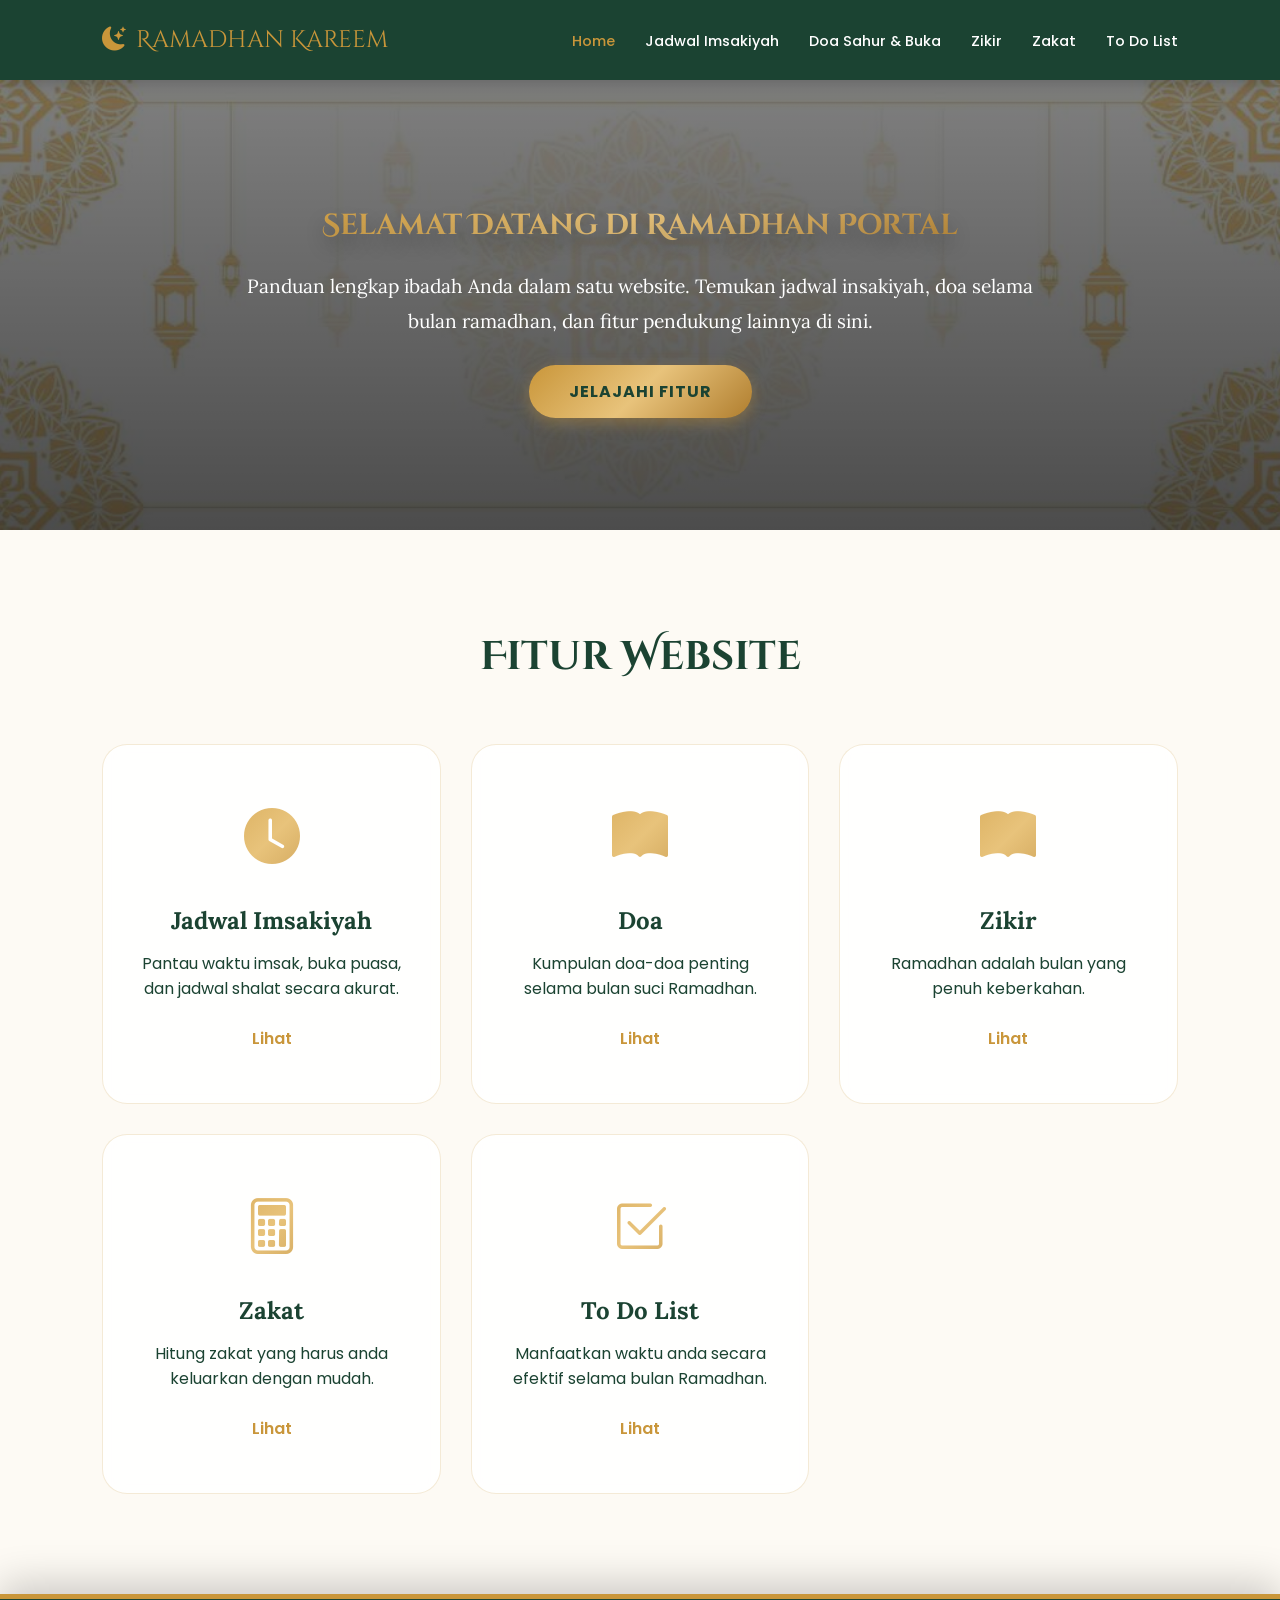
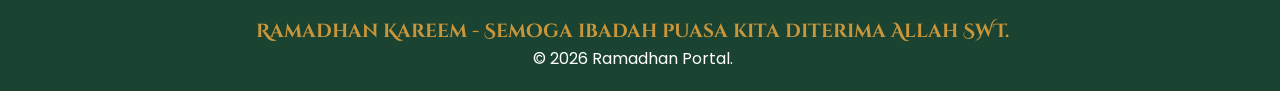
==== commit 00bb52cd: "added landing page and refactor css" ====
--- a/index.html
+++ b/index.html
@@ -3,89 +3,81 @@
 <head>
     <meta charset="UTF-8">
     <meta name="viewport" content="width=device-width, initial-scale=1.0">
-    <title>Ramadhan Kareem</title>
+    <title>Ramadhan Portal</title>
     <link rel="stylesheet" href="https://cdn.jsdelivr.net/npm/bootstrap-icons@1.11.3/font/bootstrap-icons.min.css">
     <link rel="stylesheet" href="index.css">
 </head>
 <body>
+
     <header>
-        <div class="header-ornament">
-            <i class="bi bi-moon-stars-fill"></i>
-        </div>
-        <h1>Ramadhan Kareem</h1>
+        <nav class="navbar">
+            <div class="nav-logo"> <i class="bi bi-moon-stars-fill"></i> Ramadhan Kareem</div>
+            <ul class="nav-links">
+                <li><a href="index.html" class="active">Home</a></li>
+                <li><a href="jadwal.html">Jadwal Imsakiyah</a></li>
+                <li><a href="doa.html#doa-ramadhan">Doa Sahur & Buka</a></i>
+                <li><a href="zikir.html">Zikir</a></li>
+                <li><a href="zakat.html">Zakat</a></li>
+                <li><a href="todolist.html">To Do List</a></li>
+            </ul>
+        </nav>
     </header>
 
-    <nav class="nav-tabs">
-        <a href="index.html" class="tab-link">
-            <i class="bi bi-clock-fill"></i> <span>Imsakiyah</span>
-        </a> 
-        <a href="doa.html#doa-ramadhan">
-            <i class="bi bi-moon-stars-fill"></i> <span>doa</span>
-        </a>
-        <a href="zikir.html">
-            <i class="bi bi-book-fill"></i> <span>Zikir</span>
-        </a>
-        <a href="zakat.html">
-            <i class="bi bi-calculator"></i> <span>Zakat</span>
-        </a>
-        <a href="todolist.html" class="tab-link">
-            <i class="bi bi-check2-square"></i> <span>To Do List</span>
-        </a>    
-    </nav>
+    <main>
+        <section class="hero-section">
+            <div class="hero-content">
+                <h1>Selamat Datang di Ramadhan Portal</h1>
+                <p>Panduan lengkap ibadah Anda dalam satu website. Temukan jadwal insakiyah, doa selama bulan ramadhan, dan fitur pendukung lainnya di sini.</p>
+                <a href="#fitur" class="btn-hero">Jelajahi Fitur</a>
+            </div>
+        </section>
 
-    <main>
-        <div class="card selector-card">
-            <div class="selection-row">
-                <div class="input-group flex-1">
-                    <label class="input-label"><i class="bi bi-geo-alt-fill"></i> Pilih Kota</label>
-                    <select id="citySelect" class="input-field" style="cursor: pointer;">
-                        <option value="">Memuat daftar kota...</option>
-                    </select>
+        <section id="fitur" class="features-section">
+            <h2 class="section-title">Fitur Website</h2>
+            <div class="features-grid">
+                
+                <div class="feature-card">
+                    <div class="card-icon"><i class="bi bi-clock-fill"></i></div>
+                    <h3>Jadwal Imsakiyah</h3>
+                    <p>Pantau waktu imsak, buka puasa, dan jadwal shalat secara akurat.</p>
+                    <a href="jadwal.html" class="btn-card">Lihat</a>
                 </div>
 
-                <div class="input-group flex-1" style="position: relative;">
-                    <label class="input-label"><i class="bi bi-search"></i> Cari Kota</label>
-                    <input type="text" id="citySearch" class="input-field" placeholder="Ketik nama kota..." autocomplete="off">
-                    
-                    <div id="searchSuggestions" class="search-results d-none"></div>
+                <div class="feature-card">
+                    <div class="card-icon"><i class="bi bi-book-fill"></i></div>
+                    <h3>Doa</h3>
+                    <p>Kumpulan doa-doa penting selama bulan suci Ramadhan.</p>
+                    <a href="doa.html#doa-ramadhan" class="btn-card">Lihat</a>
                 </div>
+
+                <div class="feature-card">
+                    <div class="card-icon"><i class="bi bi-book-fill"></i></div>
+                    <h3>Zikir</h3>
+                    <p>Ramadhan adalah bulan yang penuh keberkahan.</p>
+                    <a href="zikir.html" class="btn-card">Lihat</a>
+                </div>
+
+                <div class="feature-card">
+                    <div class="card-icon"><i class="bi bi-calculator"></i></div>
+                    <h3>Zakat</h3>
+                    <p>Hitung zakat yang harus anda keluarkan dengan mudah.</p>
+                    <a href="zakat.html" class="btn-card">Lihat</a>
+                </div>
+
+                <div class="feature-card">
+                    <div class="card-icon"><i class="bi bi-check2-square"></i></div>
+                    <h3>To Do List</h3>
+                    <p>Manfaatkan waktu anda secara efektif selama bulan Ramadhan.</p>
+                    <a href="todolist.html" class="btn-card">Lihat</a>
+                </div>
+
             </div>
-        </div>
-
-        <div id="statusArea" class="status-container">
-            <div id="loadingMsg" class="loading-spinner d-none">
-                <div class="spinner"></div>
-                <p>Memuat data jadwal...</p>
-            </div>
-            <div id="errorMsg" class="error-box d-none">
-                <i class="bi bi-exclamation-triangle-fill"></i>
-                <p>Gagal memuat data. Periksa koneksi internet Anda.</p>
-            </div>
-        </div>
-
-        <div class="table-responsive card">
-            <table id="imsakiyahTable">
-                <thead>
-                    <tr>
-                        <th>Tanggal</th>
-                        <th>Imsak</th>
-                        <th>Subuh</th>
-                        <th>Dzuhur</th>
-                        <th>Ashar</th>
-                        <th>Maghrib</th>
-                        <th>Isya</th>
-                    </tr>
-                </thead>
-                <tbody id="tableBody">
-                    </tbody>
-            </table>
-        </div>
+        </section>
     </main>
 
     <footer>
-        <p>Ramadhan Kareem - Semoga ibadah puasa kita diterima Allah SWT.</p>
+        <h3>Ramadhan Kareem - Semoga ibadah puasa kita diterima Allah SWT. </h3> <p>&copy; 2026 Ramadhan Portal.</p>
     </footer>
 
-    <script src="index.js"></script>
 </body>
 </html>
--- a/index.css
+++ b/index.css
@@ -1,1016 +1,243 @@
-*, *::before, *::after { 
-  box-sizing: border-box; 
-  margin: 0; 
-  padding: 0; 
-}
+@import url('https://fonts.googleapis.com/css2?family=Cinzel+Decorative:wght@700&family=Lora:ital,wght@0,400;0,700;1,400&family=Poppins:wght@300;400;600&display=swap');
 
 :root {
-  --cream: #faf6ef;
-  --gold: #c9963a;
-  --gold-light: #e8c16e;
-  --gold-dark: #8a6420;
-  --green: #1a3d2b;
-  --green-mid: #2d6148;
-  --green-light: #4a8f6a;
-  --white: #fffdf8;
-  --text-dark: #1c1208;
-  --text-mid: #3d2f10;
-}
-
-html { scroll-behavior: smooth; }
+    --hijau-ramadhan: #1b4332;
+    --hijau-muda: #2d6a4f;
+    --emas-gradient: linear-gradient(135deg, #C9963A 0%, #E8C37B 50%, #B07E2E 100%);
+    --emas-solid: #C9963A;
+    --cream-soft: #fdfaf4;
+    --glass-bg: rgba(255, 255, 255, 0.85);
+}
+
+* {
+    margin: 0;
+    padding: 0;
+    box-sizing: border-box;
+}
+
+html {
+    scroll-behavior: smooth;
+}
 
 body {
-  font-family: 'Lora', Georgia, serif;
-  background-color: var(--cream);
-  color: var(--text-dark);
-  min-height: 100vh;
-  overflow-x: hidden;
-}
-
-body::before {
-  content: '';
-  position: fixed;
-  inset: 0;
-  background-image:
-    radial-gradient(ellipse at 20% 50%, rgba(201,150,58,0.07) 0%, transparent 60%),
-    radial-gradient(ellipse at 80% 20%, rgba(26,61,43,0.08) 0%, transparent 55%),
-    url("data:image/svg+xml,%3Csvg width='60' height='60' viewBox='0 0 60 60' xmlns='http://www.w3.org/2000/svg'%3E%3Cg fill='none' fill-rule='evenodd'%3E%3Cg fill='%23c9963a' fill-opacity='0.04'%3E%3Cpath d='M36 34v-4h-2v4h-4v2h4v4h2v-4h4v-2h-4zm0-30V0h-2v4h-4v2h4v4h2V6h4V4h-4zM6 34v-4H4v4H0v2h4v4h2v-4h4v-2H6zM6 4V0H4v4H0v2h4v4h2V6h4V4H6z'/%3E%3C/g%3E%3C/g%3E%3C/svg%3E");
-  pointer-events: none;
-  z-index: 0;
-}
-
-/* ── HEADER ── */
-header {
-  position: relative;
-  background: linear-gradient(-45deg, #0f2318, var(--green), #1a3d2b, #0a1a11);
-  background-size: 400% 400%;
-  animation: gradientBG 15s ease infinite;
-  padding: 70px 20px 80px;
-  text-align: center;
-  overflow: hidden;
-  z-index: 1;
-  border-bottom: 3px solid var(--gold);
-}
-
-header::before {
-  content: '';
-  position: absolute;
-  inset: 0;
-  background-image: url("data:image/svg+xml,%3Csvg width='40' height='40' viewBox='0 0 40 40' xmlns='http://www.w3.org/2000/svg'%3E%3Cpath d='M20 20L0 0h40L20 20zM20 20L0 40h40L20 20z' fill='%23c9963a' fill-opacity='0.05'/%3E%3C/svg%3E");
-  mask-image: radial-gradient(circle, black, transparent 80%);
-}
-
-.header-ornament {
-  font-size: clamp(2.5rem, 8vw, 3.5rem);
-  color: var(--gold-light);
-  filter: drop-shadow(0 0 15px rgba(232, 193, 110, 0.4));
-  margin-bottom: 16px;
-  animation: fadeDown 0.8s ease forwards 0.2s;
-  opacity: 0;
-  display: block;
-}
-
-header h1 {
-  font-family: 'Cinzel Decorative', serif;
-  font-size: clamp(1.5rem, 4vw, 2.6rem);
-  background: linear-gradient(to bottom, var(--gold-light), var(--gold), var(--gold-dark));
-  -webkit-background-clip: text;
-  background-clip: text;
-  -webkit-text-fill-color: transparent;
-  letter-spacing: 0.1em;
-  font-weight: 700;
-  animation: fadeDown 0.8s ease forwards 0.4s;
-  opacity: 0;
-}
-
-/* ── NAVIGATION ── */
-.nav-tabs {
-  position: sticky;
-  top: 0;
-  z-index: 100;
-  display: flex;
-  justify-content: center;
-  background: rgba(26, 61, 43, 0.95);
-  backdrop-filter: blur(12px);
-  -webkit-backdrop-filter: blur(12px);
-  border-bottom: 2px solid var(--gold-dark);
-}
-
-.nav-tabs a {
-  display: flex;
-  align-items: center;
-  gap: 10px;
-  padding: 18px 25px;
-  color: rgba(255, 255, 255, 0.65);
-  text-decoration: none;
-  font-family: 'Cinzel Decorative', serif;
-  font-size: 0.8rem;
-  letter-spacing: 0.1em;
-  transition: all 0.3s ease;
-  white-space: nowrap;
-}
-
-.nav-tabs a i { color: var(--gold-light); }
-
-.nav-tabs a:hover {
-  color: #fff;
-  background: rgba(255, 255, 255, 0.05);
-}
-
-/* ── DOA ── */
-#doa-ramadhan {
-  display: block; 
-  animation: fadeUp 0.5s ease;
-}
-
-#doa-ramadhan:target {
-  display: block; 
-}
-
-.content-section {
-  margin-bottom: 50px; 
-}
-
-main {
-  position: relative;
-  z-index: 1;
-  max-width: 960px;
-  margin: 0 auto;
-  padding: 60px 20px 80px;
-}
-
-.doa-grid { display: grid; grid-template-columns: 1fr; gap: 30px; }
-
-article.doa-card {
-  position: relative;
-  background: var(--white);
-  border-radius: 16px;
-  overflow: hidden;
-  box-shadow: 0 10px 40px rgba(0,0,0,0.06);
-  display: flex;
-  flex-direction: row;
-  min-height: 250px;
-  padding-top: 8px;
-}
-
-.card-accent {
-  position: absolute;
-  top: 0; left: 0; right: 0;
-  height: 8px;
-  background: var(--gold);
-}
-
-.card-body {
-  padding: 40px;
-  width: 100%;
-  display: flex;
-  flex-direction: column;
-  gap: 15px;
-}
-
-.card-arabic {
-  font-family: 'Amiri', serif;
-  font-size: 2.2rem;
-  line-height: 1.8;
-  text-align: right;
-  direction: rtl;
-  color: var(--text-dark);
-}
-
-.card-arti {
-  background-color: #f2f2f2;
-  border-left: 4px solid var(--gold);
-  padding: 20px;
-  border-radius: 4px;
-  font-size: 1rem;
-  line-height: 1.6;
-}
-
-#sahur .card-accent { background: var(--green); }
-#sahur .card-arti { border-color: var(--green-light); }
-
-/* ── ZIKIR ── */
-.zikir-section {
-    display: flex;
-    justify-content: center;
+    font-family: 'Poppins', sans-serif;
+    background-color: var(--cream-soft);
+    color: var(--hijau-ramadhan);
+    overflow-x: hidden;
+}
+
+.navbar {
+    display: flex;
+    justify-content: space-between;
     align-items: center;
-    min-height: 80vh; 
-    padding: 20px;
-}
-
-.counter-container {
-    background: rgba(255, 253, 248, 0.9);
-    backdrop-filter: blur(10px);
-    padding: 40px;
-    border-radius: 30px;
-    box-shadow: 0 20px 40px rgba(0,0,0,0.1);
-    text-align: center;
-    width: 100%;
-    max-width: 400px; 
-    border: 1px solid var(--gold-light);
-    display: flex;
-    flex-direction: column;
-    align-items: center; 
-}
-
-.target-selector {
+    padding: 1.5rem 8%;
+    background-color: var(--hijau-ramadhan);
+    position: sticky;
+    top: 0;
+    z-index: 1000;
+    box-shadow: 0 4px 15px rgba(0,0,0,0.2);
+}
+
+.nav-logo {
+    font-family: 'Cinzel Decorative', cursive;
+    font-size: 1.5rem;
+    color: var(--emas-solid);
     display: flex;
     align-items: center;
     gap: 10px;
-    margin-bottom: 20px;
-}
-
-.btn-target {
-    padding: 6px 15px;
-    border: 1px solid var(--gold-light);
-    background: white;
-    color: var(--text-mid);
-    border-radius: 20px;
-    cursor: pointer;
-    transition: all 0.3s ease;
-    font-size: 0.85rem;
-}
-
-.btn-target.active {
-    background: var(--green);
+}
+
+.nav-links {
+    display: flex;
+    list-style: none;
+    gap: 30px;
+}
+
+.nav-links a {
     color: white;
-    border-color: var(--green);
-    transform: scale(1.05);
-}
-
-.counter-display {
-    margin: 15px 0;
-    min-height: 120px; 
+    text-decoration: none;
+    font-size: 0.9rem;
+    font-weight: 500;
+    transition: 0.3s;
+    position: relative;
+}
+
+.nav-links a:hover, .nav-links a.active {
+    color: var(--emas-solid);
+}
+
+.nav-links a::after {
+    content: '';
+    position: absolute;
+    width: 0;
+    height: 2px;
+    bottom: -5px;
+    left: 0;
+    background: var(--emas-gradient);
+    transition: 0.3s;
+}
+
+.nav-links a:hover::after {
+    width: 100%;
+}
+
+.hero-section {
+    height: 50vh;
+    background: linear-gradient(rgba(0, 0, 0, 0.5), rgba(0, 0, 0, 0.7)), 
+                url('bg.jpg');
+    background-size: cover;
+    background-position: center;
+    background-attachment: scroll;
     display: flex;
     align-items: center;
     justify-content: center;
-}
-
-#zikir-count {
-    font-size: 6.5rem;
-    font-weight: bold;
-    color: var(--green);
-    font-family: 'Cinzel Decorative', serif;
-    text-shadow: 2px 2px 0px var(--gold-light);
-    transition: transform 0.1s ease;
-}
-
-.target-label {
-    font-size: 0.9rem;
-    color: #666;
-    margin-bottom: 10px;
-}
-
-.zikir-controls {
+    text-align: center;
+    color: white;
+    position: relatives;
+}
+
+.hero-content h1 {
+    font-family: 'Cinzel Decorative', cursive;
+    font-size: clamp(1.2rem, 4vw, 1.8rem);
+    background: var(--emas-gradient);
+    -webkit-background-clip: text;
+    -webkit-text-fill-color: transparent;
+    margin-bottom: 1.5rem;
+    text-shadow: 0 10px 20px rgba(0,0,0,0.3);
+}
+
+.hero-content p {
+    font-family: 'Lora', serif;
+    font-size: 1.2rem;
+    max-width: 800px;
+    margin: 0 auto 2.5rem;
+    line-height: 1.8;
+}
+
+.btn-hero {
+    background: var(--emas-gradient);
+    color: var(--hijau-ramadhan);
+    padding: 15px 40px;
+    border-radius: 50px;
+    text-decoration: none;
+    font-weight: 700;
+    text-transform: uppercase;
+    letter-spacing: 1px;
+    transition: 0.3s;
+    box-shadow: 0 5px 15px rgba(201, 150, 58, 0.4);
+}
+
+.btn-hero:hover {
+    transform: translateY(-5px);
+    box-shadow: 0 8px 25px rgba(201, 150, 58, 0.6);
+}
+
+.features-section {
+    padding: 100px 8%;
+}
+
+.section-title {
+    text-align: center;
+    font-family: 'Cinzel Decorative', cursive;
+    font-size: 2.5rem;
+    margin-bottom: 60px;
+    position: relative;
+}
+
+.section-title::after {
+    display: block;
+    font-size: 1.5rem;
+    margin-top: 10px;
+}
+
+.features-grid {
+    display: grid;
+    grid-template-columns: repeat(auto-fit, minmax(280px, 1fr));
+    gap: 30px;
+}
+
+.feature-card {
+    background: var(--glass-bg);
+    backdrop-filter: blur(10px);
+    padding: 50px 30px;
+    border-radius: 25px;
+    text-align: center;
+    border: 1px solid rgba(201, 150, 58, 0.2);
+    transition: 0.4s cubic-bezier(0.175, 0.885, 0.32, 1.275);
+}
+
+.feature-card:hover {
+    transform: translateY(-15px);
+    border-color: var(--emas-solid);
+    box-shadow: 0 20px 40px rgba(0,0,0,0.1);
+}
+
+.card-icon {
+    font-size: 3.5rem;
+    background: var(--emas-gradient);
+    -webkit-background-clip: text;
+    -webkit-text-fill-color: transparent;
+    margin-bottom: 25px;
+}
+
+.feature-card h3 {
+    font-family: 'Lora', serif;
+    font-size: 1.5rem;
+    margin-bottom: 15px;
+}
+
+.btn-card {
+    display: inline-block;
+    margin-top: 25px;
+    color: var(--emas-solid);
+    text-decoration: none;
+    font-weight: 600;
+    border-bottom: 2px solid transparent;
+    transition: 0.3s;
+}
+
+.btn-card:hover {
+    border-bottom: 2px solid var(--emas-solid);
+    letter-spacing: 1px;
+}
+
+.nav-links a::before {
+    content: '';
+    position: absolute;
+    width: 0;
+    height: 2px;
+    bottom: -5px;
+    right: 0;
+    background: var(--emas-gradient);
+    transition: width 0.4s ease;
+}
+
+.nav-links a:hover::before {
     width: 100%;
-    display: flex;
-    flex-direction: column;
-    gap: 12px;
-}
-
-.btn-zikir.tambah {
-    width: 100%;
-    padding: 18px;
-    font-size: 1.2rem;
-    background: linear-gradient(135deg, var(--green), var(--green-mid));
+    left: 0;
+}
+
+footer {
+    background-color: var(--hijau-ramadhan);
     color: white;
-    border: none;
-    border-radius: 15px;
-    font-family: 'Cinzel Decorative', serif;
-    font-weight: bold;
-    cursor: pointer;
-    box-shadow: 0 10px 20px rgba(26, 61, 43, 0.2);
-    transition: all 0.3s ease;
-}
-
-.btn-zikir.tambah:hover {
-    transform: translateY(-3px);
-    box-shadow: 0 15px 25px rgba(26, 61, 43, 0.3);
-}
-
-.btn-zikir.tambah:active {
-    transform: scale(0.95);
-}
-
-.btn-zikir.reset {
-    background: transparent;
-    color: #888;
-    font-size: 0.9rem;
-    padding: 5px;
-    text-decoration: underline;
-    border: none;
-    cursor: pointer;
-}
-
-.btn-zikir.reset:hover {
-    color: var(--text-dark);
-}
-
-.notification {
-    margin-top: 15px;
-    min-height: 40px;
-}
-
-.badge-notif {
-    background: linear-gradient(135deg, var(--gold-light), var(--gold));
-    color: var(--green);
-    padding: 10px 20px;
-    border-radius: 20px;
-    font-weight: bold;
-    font-size: 0.85rem;
-    animation: bounceIn 0.6s cubic-bezier(0.68, -0.55, 0.265, 1.55);
-}
-
-@keyframes bounceIn {
-    0% { transform: scale(0); opacity: 0; }
-    100% { transform: scale(1); opacity: 1; }
-}
-
-/* ── FOOTER ── */
-footer {
-  background: #0a1a11;
-  padding: 25px 20px;
-  color: #fff;
-  text-align: center;
-}
-
-footer p {
-  font-family: 'Cinzel Decorative', serif;
-  color: var(--gold-light);
-  letter-spacing: 2px;
-  font-size: 0.9rem;
-}
-
-/* ── ANIMATIONS ── */
-@keyframes gradientBG {
-  0% { background-position: 0% 50%; }
-  50% { background-position: 100% 50%; }
-  100% { background-position: 0% 50%; }
-}
-
-@keyframes fadeDown {
-  from { opacity: 0; transform: translateY(-18px); }
-  to { opacity: 1; transform: translateY(0); }
-}
-
-@keyframes fadeUp {
-  from { opacity: 0; transform: translateY(20px); }
-  to { opacity: 1; transform: translateY(0); }
-}
-
-@media (max-width: 768px) {
-  article.doa-card { flex-direction: column; }
-  .card-arabic { font-size: 1.8rem; }
-  .nav-tabs a { padding: 15px; font-size: 0.7rem; }
-}
-
-/* ZAKAT */
-.zakat-card {
-  background: rgba(255, 255, 255, 0.95); /* Efek semi-transparan [cite: 39] */
-  backdrop-filter: blur(10px);
-  padding: 2.5rem;
-  border-radius: 24px;
-  box-shadow: 0 20px 50px rgba(0,0,0,0.1);
-  border: 1px solid var(--gold-light);
-  max-width: 550px;
-  margin: 0 auto;
-  animation: fadeUp 0.8s ease; /* Efek muncul dari bawah [cite: 37] */
-}
-
-.zakat-card h2 {
-  font-family: 'Cinzel Decorative', serif;
-  color: var(--green);
-  text-align: center;
-  margin-bottom: 2rem;
-  font-size: 1.8rem;
-  border-bottom: 2px solid var(--gold-light);
-  padding-bottom: 10px;
-}
-
-.form-input {
-  margin-bottom: 1.8rem;
-  position: relative;
-}
-
-label {
-  display: block;
-  font-weight: 600;
-  margin-bottom: 0.6rem;
-  color: var(--text-dark);
-  font-size: 0.95rem;
-}
-
-input, select {
-  width: 100%;
-  padding: 1rem;
-  border: 2px solid #eee;
-  border-radius: 12px;
-  font-size: 1rem;
-  font-family: 'Lora', serif;
-  transition: all 0.3s ease;
-  background-color: #fcfcfc;
-}
-
-input:focus, select:focus {
-  outline: none;
-  border-color: var(--gold);
-  background-color: white;
-  box-shadow: 0 0 10px rgba(201, 150, 58, 0.15);
-}
-
-.zakat-controls {
-  display: flex;
-  justify-content: space-between;
-  align-items: center;
-  gap: 20px;
-  margin-top: 20px;
-  width: 100%;
-}
-
-button#btn-hitung {
-  width: 50%;
-  flex: 2;
-  padding: 1rem;
-  background: linear-gradient(135deg, var(--green), #24523a);
-  color: var(--gold-light);
-  border: none;
-  border-radius: 12px;
-  font-family: 'Cinzel Decorative', serif;
-  font-weight: bold;
-  cursor: pointer;
-  box-shadow: 0 5px 15px rgba(26, 61, 43, 0.2);
-  transition: all 0.3s ease;
-}
-
-#btn-reset-zakat {
-  width: 49%;
-  flex: 1;
-  padding: 1rem;
-  background: #eeb53a;
-  color: #000000;
-  border: none;
-  border-radius: 12px;
-  font-family: 'Cinzel Decorative', serif;
-  font-weight: bold;
-  cursor: pointer;
-  transition: all 0.3s ease;
-}
-
-#btn-reset-zakat:hover {
-  transform: translateY(-2px);
-  filter: brightness(1.1);
-}
-
-button#btn-hitung:hover {
-  transform: translateY(-2px);
-  filter: brightness(1.1);
-}
-
-button#btn-hitung:active {
-  transform: scale(0.98);
-}
-
-.result-box {
-  margin-top: 2.5rem;
-  padding: 2rem;
-  background: linear-gradient(to bottom right, #fdfbf7, #f0f7f4);
-  border: none;
-  border-left: 5px solid var(--gold);
-  border-radius: 16px;
-  box-shadow: inset 0 0 15px rgba(0,0,0,0.02);
-  animation: bounceIn 0.6s ease;
-}
-
-.result-box h3 {
-  font-family: 'Cinzel Decorative', serif;
-  font-size: 1.1rem;
-  color: var(--green);
-  margin-bottom: 1.5rem;
-  text-align: center;
-  text-transform: uppercase;
-  letter-spacing: 2px;
-}
-
-.result {
-  display: flex;
-  justify-content: space-between;
-  margin-bottom: 1rem;
-  font-size: 0.95rem;
-  color: var(--text-mid);
-  padding-bottom: 5px;
-  border-bottom: 1px solid rgba(0,0,0,0.03);
-}
-
-.result strong {
-  color: var(--text-dark);
-}
-
-.zakat-amount {
-  margin-top: 1.5rem;
-  padding: 1.2rem;
-  background: var(--green);
-  border-radius: 12px;
-  color: var(--gold-light) !important;
-  border: none;
-}
-
-.zakat-amount span {
-  font-weight: bold;
-}
-
-.zakat-amount strong {
-  color: white;
-  font-size: 1.4rem;
-  text-shadow: 0 2px 4px rgba(0,0,0,0.2);
-}
-
-@media (max-width: 600px) {
-  .zakat-card {
-    margin: 10px;
-  }
-    
-  #btn-hitung {
-    padding: 1rem;
-    font-size: 1rem;
-  }
-
-  #res-zakat {
-    font-size: 1.2rem;
-  }
-}
-
-/* TO DO LIST */
-.nav-item-dropdown {
-  display: flex;
-  flex-direction: column;
-  align-items: center;
-  gap: 5px;
-  padding: 15px 25px;
-  color: rgba(255, 255, 255, 0.65);
-  text-decoration: none;
-  font-family: 'Cinzel Decorative', serif;
-  font-size: 0.8rem;
-  letter-spacing: 0.1em;
-  background: none;
-  border: none;
-  border-bottom: 2px solid transparent;
-  cursor: pointer;
-  transition: all 0.3s ease;
-  white-space: nowrap;
-}
-
-.nav-item-dropdown i {
-    color: var(--gold-light);
-}
-
-.nav-item-dropdown.active {
-  color: #fff;
-  border-bottom: 2px solid var(--gold-dark);
-}
-
-.nav-item-dropdown:hover {
-  color: #fff;
-  background: rgba(255, 255, 255, 0.05);
-}
-
-/* Container Dropdown */
-.dropdown {
-  position: relative;
-  display: inline-block;
-}
-
-.dropdown-content {
-  display: none;
-  position: absolute;
-  background: rgba(26, 61, 43, 0.98);
-  min-width: 160px;
-  box-shadow: 0 10px 25px rgba(0,0,0,0.3);
-  z-index: 1000;
-  border: 1px solid var(--gold-dark);
-  border-radius: 8px;
-  top: 100%;
-}
-
-.dropdown-content button {
-  width: 100%;
-  padding: 12px 15px;
-  background: none;
-  border: none;
-  color: var(--white);
-  text-align: left;
-  font-family: 'Lora', serif;
-  cursor: pointer;
-  transition: 0.3s;
-}
-
-.dropdown-content button:hover {
-  background: rgba(201, 150, 58, 0.2);
-  color: var(--gold-light);
-}
-
-.dropdown:hover .dropdown-content {
-  display: block;
-  animation: fadeUp 0.3s ease;
-}
-
-.dropdown-item:first-child { border-radius: 8px 8px 0 0; }
-.dropdown-item:last-child { border-radius: 0 0 8px 8px; }
-
-@media (max-width: 768px) {
-  .dropdown-content {
-    position: fixed;
-    left: 0;
-    right: 0;
-    transform: none;
-    width: 100%;
-    border-radius: 0;
-  }
-}
-
-.overall-bar {
-  position: relative; z-index: 10;
-  background: var(--white);
-  padding: 16px 20px;
-  box-shadow: 0 2px 12px rgba(26,61,43,0.06);
-}
-.overall-inner {
-  max-width: 700px; margin: 0 auto;
-  display: flex; align-items: center; gap: 16px; flex-wrap: wrap;
-}
-.overall-label { font-size: .8rem; color: #888; white-space: nowrap; }
-.bar-track { flex: 1; height: 8px; background: #eee; border-radius: 99px; overflow: hidden; min-width: 100px; }
-.bar-fill {
-  height: 100%; border-radius: 99px;
-  background: linear-gradient(90deg, var(--gold-dark), var(--gold-light));
-  transition: width .6s ease;
-}
-.overall-pct {
-  font-size: 1.1rem; font-weight: 700; color: var(--gold-dark); min-width: 48px; text-align: right;
-}
-.motivasi-badge {
-  padding: 4px 14px; border-radius: 99px; font-size: .75rem;
-  background: rgba(26,61,43,0.1); color: var(--green); border: 1px solid rgba(26,61,43,0.2);
-}
-
-main {
-  position: relative;
-  z-index: 1;
-  max-width: 900px;
-  margin: 0 auto;
-  padding: 30px 20px 100px;
-}
-
-.card {
-  background: rgba(255, 253, 248, 0.9);
-  backdrop-filter: blur(10px);
-  -webkit-backdrop-filter: blur(10px);
-  border: 1px solid rgba(201, 150, 58, 0.25);
-  border-radius: 24px;
-  padding: 30px;
-  margin-bottom: 30px;
-  box-shadow: 0 10px 30px rgba(26, 61, 43, 0.05), 0 1px 2px rgba(201, 150, 58, 0.1);
-  transition: transform 0.3s ease, box-shadow 0.3s ease;
-}
-
-.card:hover {
-  transform: translateY(-5px);
-  box-shadow: 0 15px 45px rgba(26, 61, 43, 0.1);
-  border-color: var(--gold);
-}
-
-.section-title {
-  display: flex;
-  align-items: center;
-  gap: 15px;
-  margin-bottom: 25px;
-  font-weight: 700;
-  color: var(--green);
-  font-size: 1.5rem;
-  font-family: 'Cinzel Decorative', serif;
-  border-left: 5px solid var(--gold);
-  padding-left: 15px;
-}
-
-.icon-circle {
-  width: 48px;
-  height: 48px;
-  border-radius: 14px;
-  display: flex;
-  align-items: center;
-  justify-content: center;
-  background: linear-gradient(135deg, var(--green), var(--green-mid));
-  color: white;
-  font-size: 1.2rem;
-  box-shadow: 0 4px 15px rgba(26, 61, 43, 0.2);
-}
-
-/* SHALAT */
-.shalat-item {
-  display: flex;
-  align-items: center;
-  gap: 18px;
-  padding: 18px 24px;
-  background: var(--white);
-  border: 1px solid #f0e6d2;
-  border-radius: 18px;
-  cursor: pointer;
-  transition: all 0.3s cubic-bezier(0.4, 0, 0.2, 1);
-  margin-bottom: 12px;
-}
-
-.shalat-item:hover {
-  background: #fff;
-  border-color: var(--gold-light);
-  transform: scale(1.02);
-}
-
-.shalat-item.checked {
-  background: linear-gradient(to right, rgba(74, 143, 106, 0.1), transparent);
-  border-color: var(--green-light);
-}
-
-.check-box {
-  width: 28px;
-  height: 28px;
-  border: 2.5px solid #d4c4a8;
-  border-radius: 50%;
-  display: flex;
-  align-items: center;
-  justify-content: center;
-  color: transparent;
-  transition: 0.3s;
-  font-size: 0.9rem;
-}
-
-.shalat-item.checked .check-box {
-  background: var(--green-mid);
-  border-color: var(--green-mid);
-  color: white;
-  box-shadow: 0 0 10px rgba(45, 97, 72, 0.3);
-}
-
-.shalat-name { font-weight: 600; color: var(--text-dark); flex: 1; }
-
-.input-field {
-  width: 100%;
-  padding: 14px 18px;
-  background: #ffffff;
-  border: 2px solid #eeebe3;
-  border-radius: 15px;
-  font-size: 1rem;
-  color: var(--text-dark);
-  transition: 0.3s;
-}
-
-.input-field:focus {
-  outline: none;
-  border-color: var(--gold);
-  box-shadow: 0 0 0 4px rgba(201, 150, 58, 0.1);
-}
-
-.input-label {
-  cursor: default;
-  font-size: 0.85rem;
-  font-weight: 600;
-  color: var(--green-mid);
-  margin-bottom: 8px;
-  display: block;
-}
-
-/* PUASA */
-.calendar-grid {
-  display: grid;
-  grid-template-columns: repeat(7, 1fr);
-  gap: 10px;
-}
-
-.cal-day {
-  aspect-ratio: 1;
-  display: flex;
-  flex-direction: column;
-  align-items: center;
-  justify-content: center;
-  background: white;
-  border: 1px solid #eee;
-  border-radius: 12px;
-  font-weight: 600;
-  transition: 0.3s;
-  cursor: pointer;
-}
-
-.cal-day:hover:not(.future) {
-  border-color: var(--gold);
-  background: var(--cream);
-}
-
-.cal-day.done {
-  background-color: var(--gold-light);
-  color: var(--gold-dark);
-  border-color: var(--gold-dark);
-  font-size: 1.2rem;
-}
-
-.cal-day.today {
-  border: 2px solid var(--gold-dark);
-  font-weight: bold;
-}
-
-.mini-track {
-  height: 12px;
-  background: #ede9e0;
-  border-radius: 20px;
-  margin: 15px 0;
-}
-
-.mini-fill {
-  height: 100%;
-  border-radius: 20px;
-  background: linear-gradient(90deg, var(--green-mid), var(--green-light));
-  transition: width 0.8s cubic-bezier(0.17, 0.67, 0.83, 0.67);
-}
-
-.gold-fill {
-  background: linear-gradient(90deg, var(--gold-dark), var(--gold-light));
-}
-
-.btn {
-  padding: 14px 28px;
-  border-radius: 15px;
-  font-weight: 700;
-  letter-spacing: 0.05em;
-  cursor: pointer;
-  transition: all 0.3s;
-  border: none;
-  font-family: 'Lora', serif;
-}
-
-.btn-gold {
-  background: linear-gradient(135deg, var(--gold), var(--gold-dark));
-  color: white;
-  box-shadow: 0 4px 15px rgba(138, 100, 32, 0.3);
-}
-
-.btn-gold:hover {
-  transform: translateY(-2px);
-  box-shadow: 0 6px 20px rgba(138, 100, 32, 0.4);
-  filter: brightness(1.1);
-}
-
-.status-text {
-  padding: 12px 20px;
-  border-radius: 12px;
-  font-size: 0.9rem;
-  font-weight: 600;
-  text-align: center;
-  margin: 15px 0;
-}
-
-.status-warn { background: #fff8e6; color: #856404; border: 1px solid #ffeeba; }
-.status-mid { background: #e7f3ed; color: #155724; border: 1px solid #d4edda; }
-.status-good { background: #f0f9ff; color: #004085; border: 1px solid #b8daff; }
-
-/* IMSAKIYAH */
-.imsakiyah-page {
-  background: #fdfaf4;
-}
-
-.selector-card {
-  margin-bottom: 20px;
-  padding: 20px;
-  border-top: 3px solid var(--gold-dark);
-}
-
-.table-responsive {
-  overflow-x: auto;
-  border-radius: 12px;
-  background: white;
-  box-shadow: 0 4px 15px rgba(0,0,0,0.05);
-}
-
-.selection-row {
-  display: flex;
-  gap: 20px;
-  align-items: flex-start;
-}
-
-.flex-1 {
-  flex: 1;
-}
-
-.input-field, 
-#citySelect, 
-.suggestion-item,
-.tab-link {
-  cursor: pointer;
-}
-
-#citySelect:hover {
-  border-color: var(--gold-dark);
-  background-color: #fffdf8;
-}
-
-.suggestion-item {
-  cursor: pointer;
-  transition: background 0.2s;
-}
-
-.suggestion-item:hover {
-  background-color: rgba(201, 150, 58, 0.1);
-}
-
-@media (max-width: 600px) {
-  .selection-row {
-    flex-direction: column;
-    gap: 15px;
-  }
-}
-
-.search-results {
-  position: absolute;
-  width: 100%;
-  top: 100%;
-  left: 0;
-  background: white;
-  border: 1px solid var(--gold-light);
-  border-radius: 0 0 8px 8px;
-  z-index: 1000;
-  max-height: 200px;
-  overflow-y: auto;
-  box-shadow: 0 8px 16px rgba(0,0,0,0.1);
-}
-
-table {
-  width: 100%;
-  border-collapse: collapse;
-  font-family: 'Lora', serif;
-}
-
-thead {
-  background: var(--gold-dark);
-  color: white;
-}
-
-th {
-  padding: 15px;
-  font-size: 0.9rem;
-  text-transform: uppercase;
-  letter-spacing: 1px;
-}
-
-td {
-  padding: 12px;
-  border-bottom: 1px solid #eee;
-  text-align: center;
-  color: #444;
-}
-
-.today-highlight {
-  background-color: rgba(201, 150, 58, 0.15) !important;
-  border-left: 5px solid var(--gold-dark);
-}
-
-.today-highlight td {
-  font-weight: 700;
-  color: var(--gold-dark);
-}
-
-.loading-spinner {
-  text-align: center;
-  padding: 40px;
-  color: var(--gold-dark);
-}
-
-.spinner {
-  width: 40px;
-  height: 40px;
-  border: 4px solid #f3f3f3;
-  border-top: 4px solid var(--gold-dark);
-  border-radius: 50%;
-  animation: spin 1s linear infinite;
-  margin: 0 auto 10px;
-}
-
-@keyframes spin { 0% { transform: rotate(0deg); } 100% { transform: rotate(360deg); } }
-
-.d-none { display: none; }
-
-.today-highlight {
-  background-color: rgba(201, 150, 58, 0.2) !important;
-  border-left: 6px solid #C9963A;
-  transform: scale(1.01);
-  box-shadow: 0 4px 15px rgba(0,0,0,0.1);
-  position: relative;
-    z-index: 1;
-}
-
-.today-highlight td {
-  font-weight: 800;
-  color: #8B6E37;
-}
-
-.today-highlight td:first-child::after {
-  font-size: 0.7rem;
-  font-style: italic;
-  display: block;
-  color: #C9963A;
+    text-align: center;
+    padding: 20px 20px 20px 5px;
+    border-top: 5px solid var(--emas-solid);
+    position: relative;
+    box-shadow: 0 -10px 40px rgba(0, 0, 0, 0.2);
+}
+
+footer h3 {
+    font-family: 'Cinzel Decorative', cursive;
+    color: var(--emas-solid);
+    margin-bottom: 2px;
+}
+
+@media (max-width: 992px) {
+    .nav-links {
+        display: none;
+    }
+    .hero-content h1 {
+        font-size: 2.5rem;
+    }
 }
